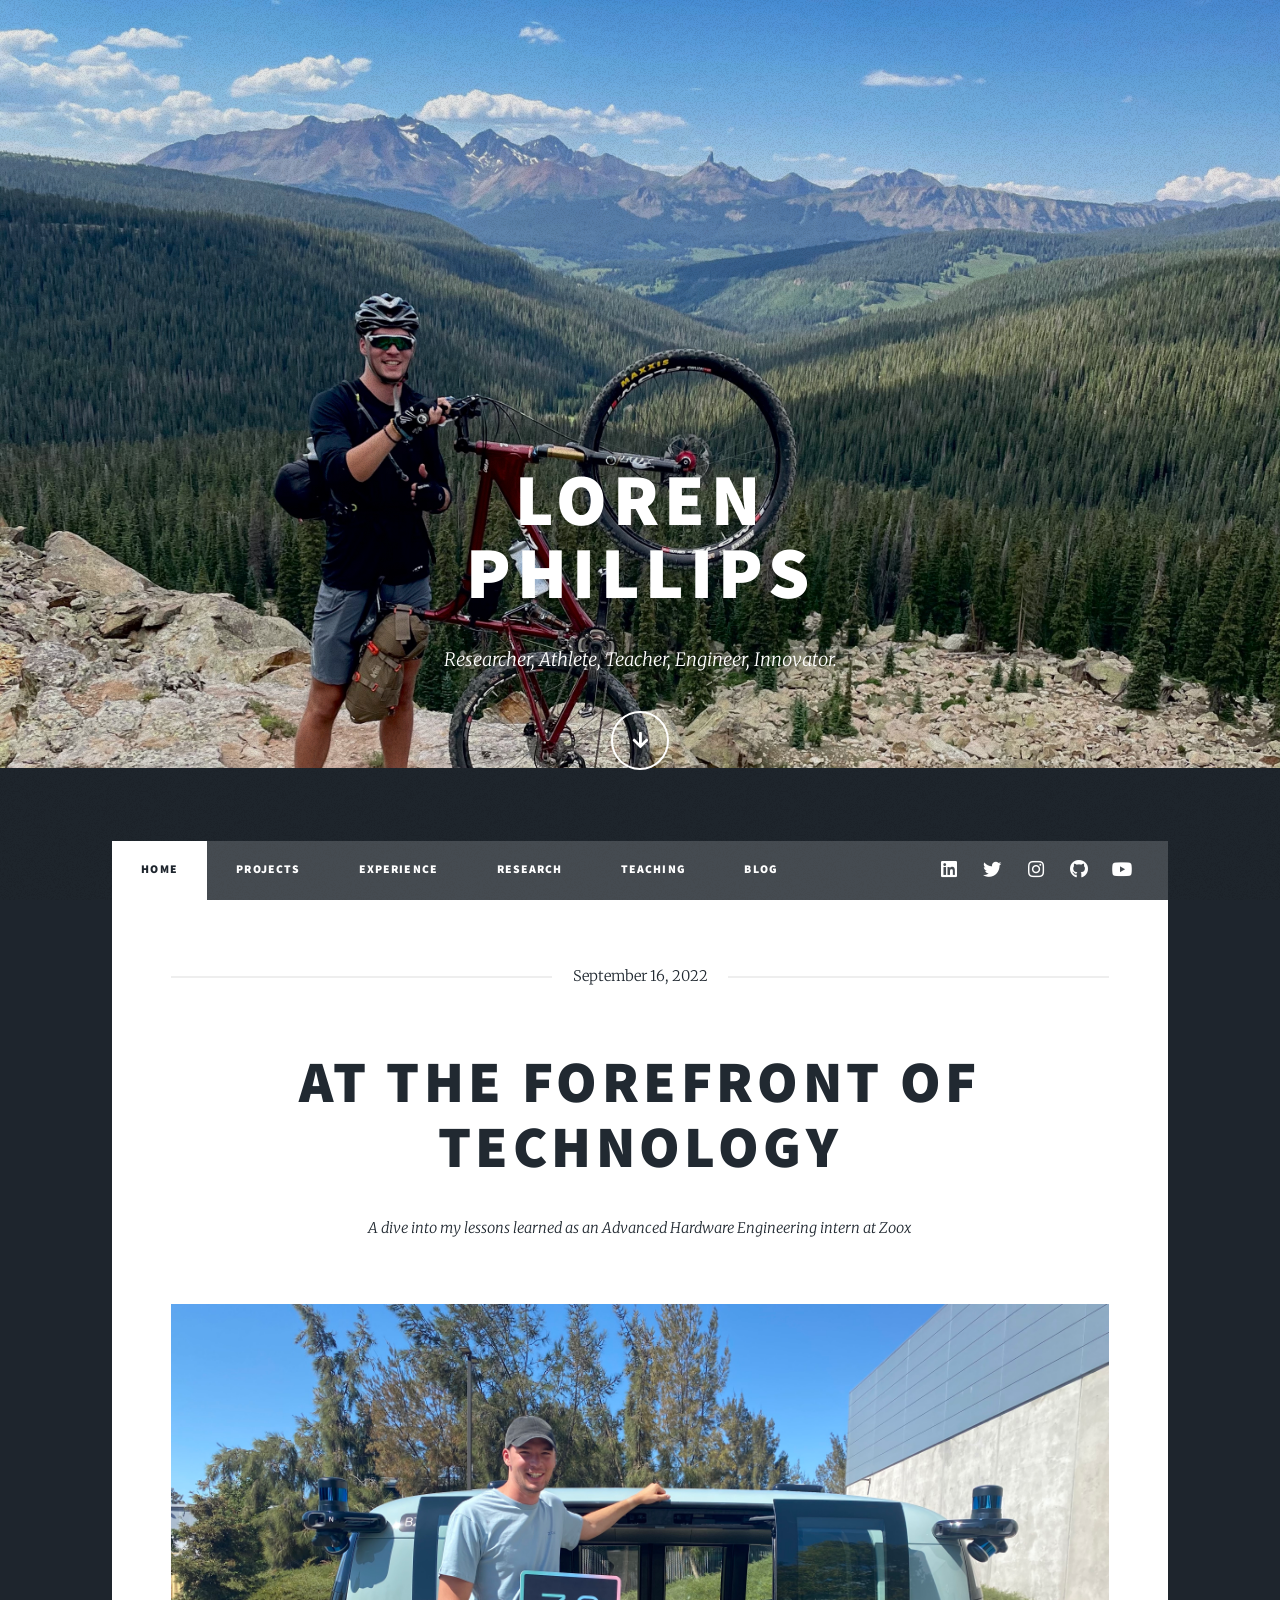
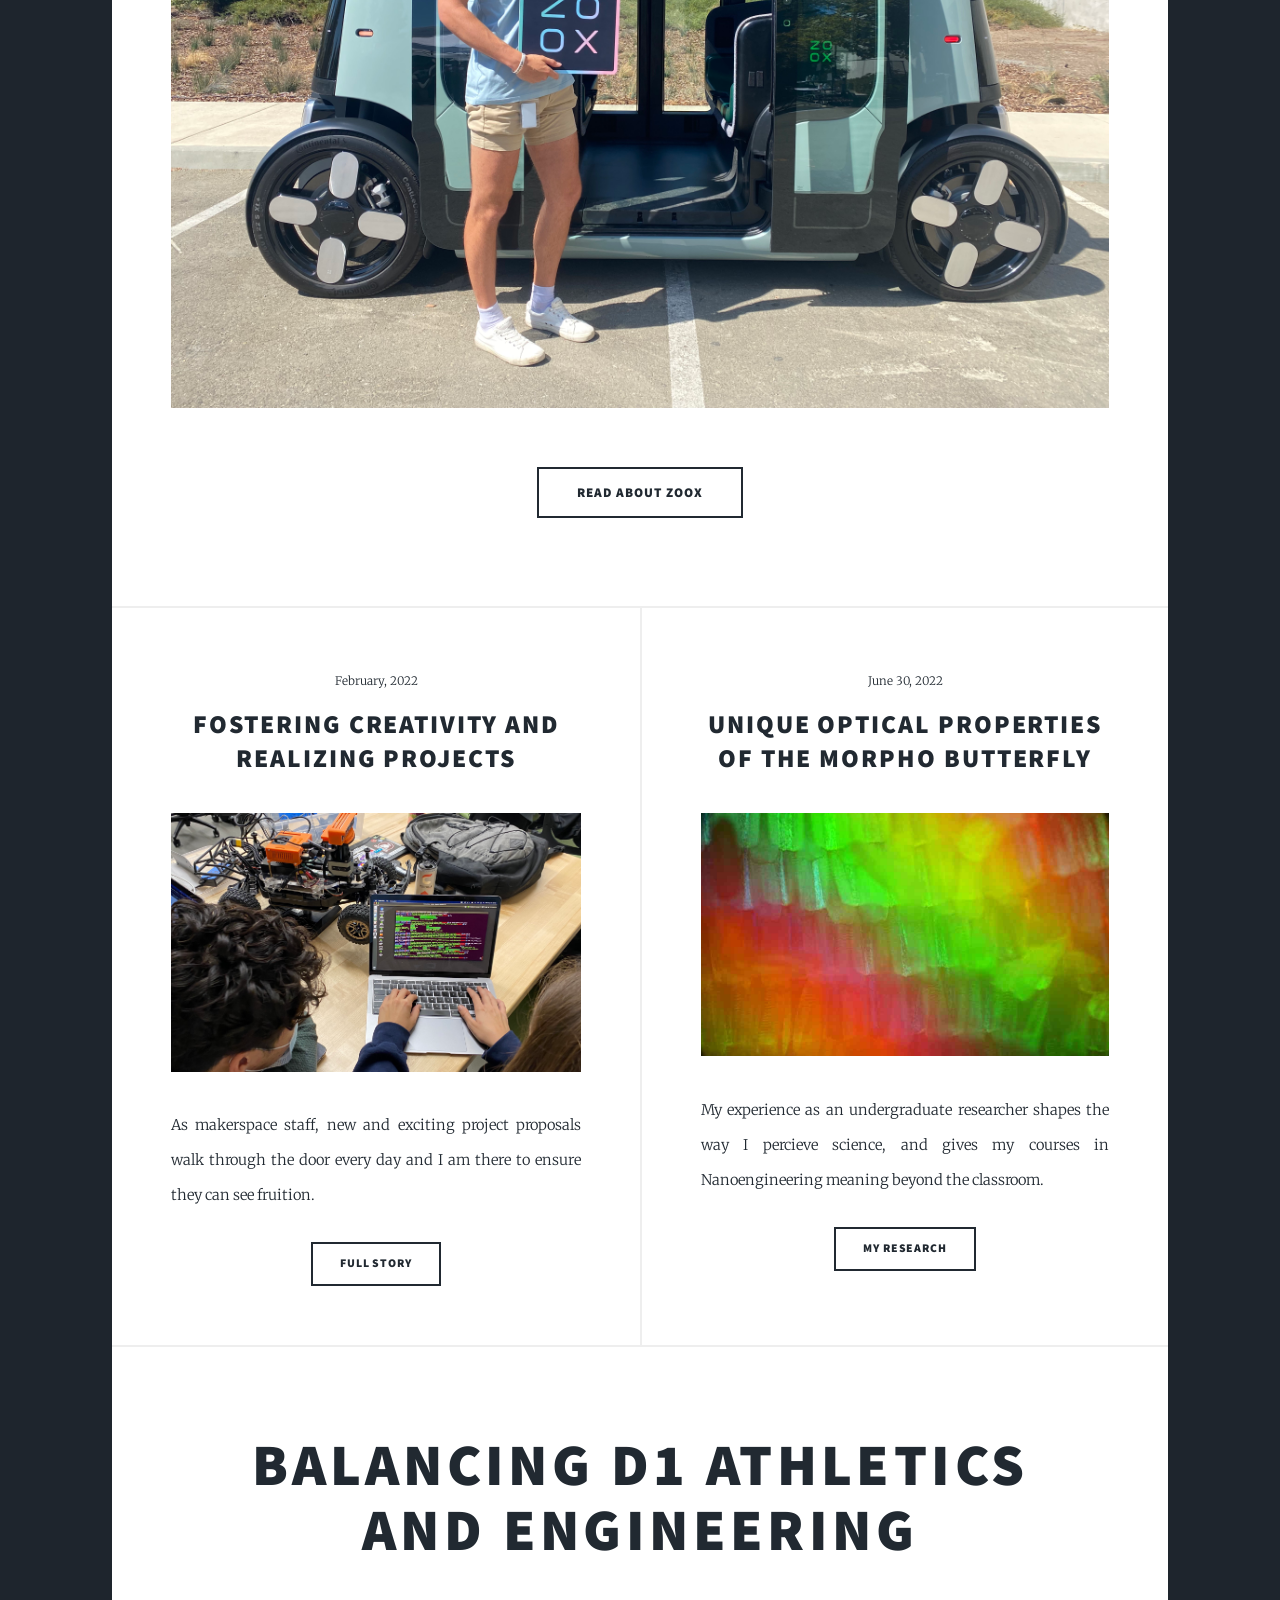
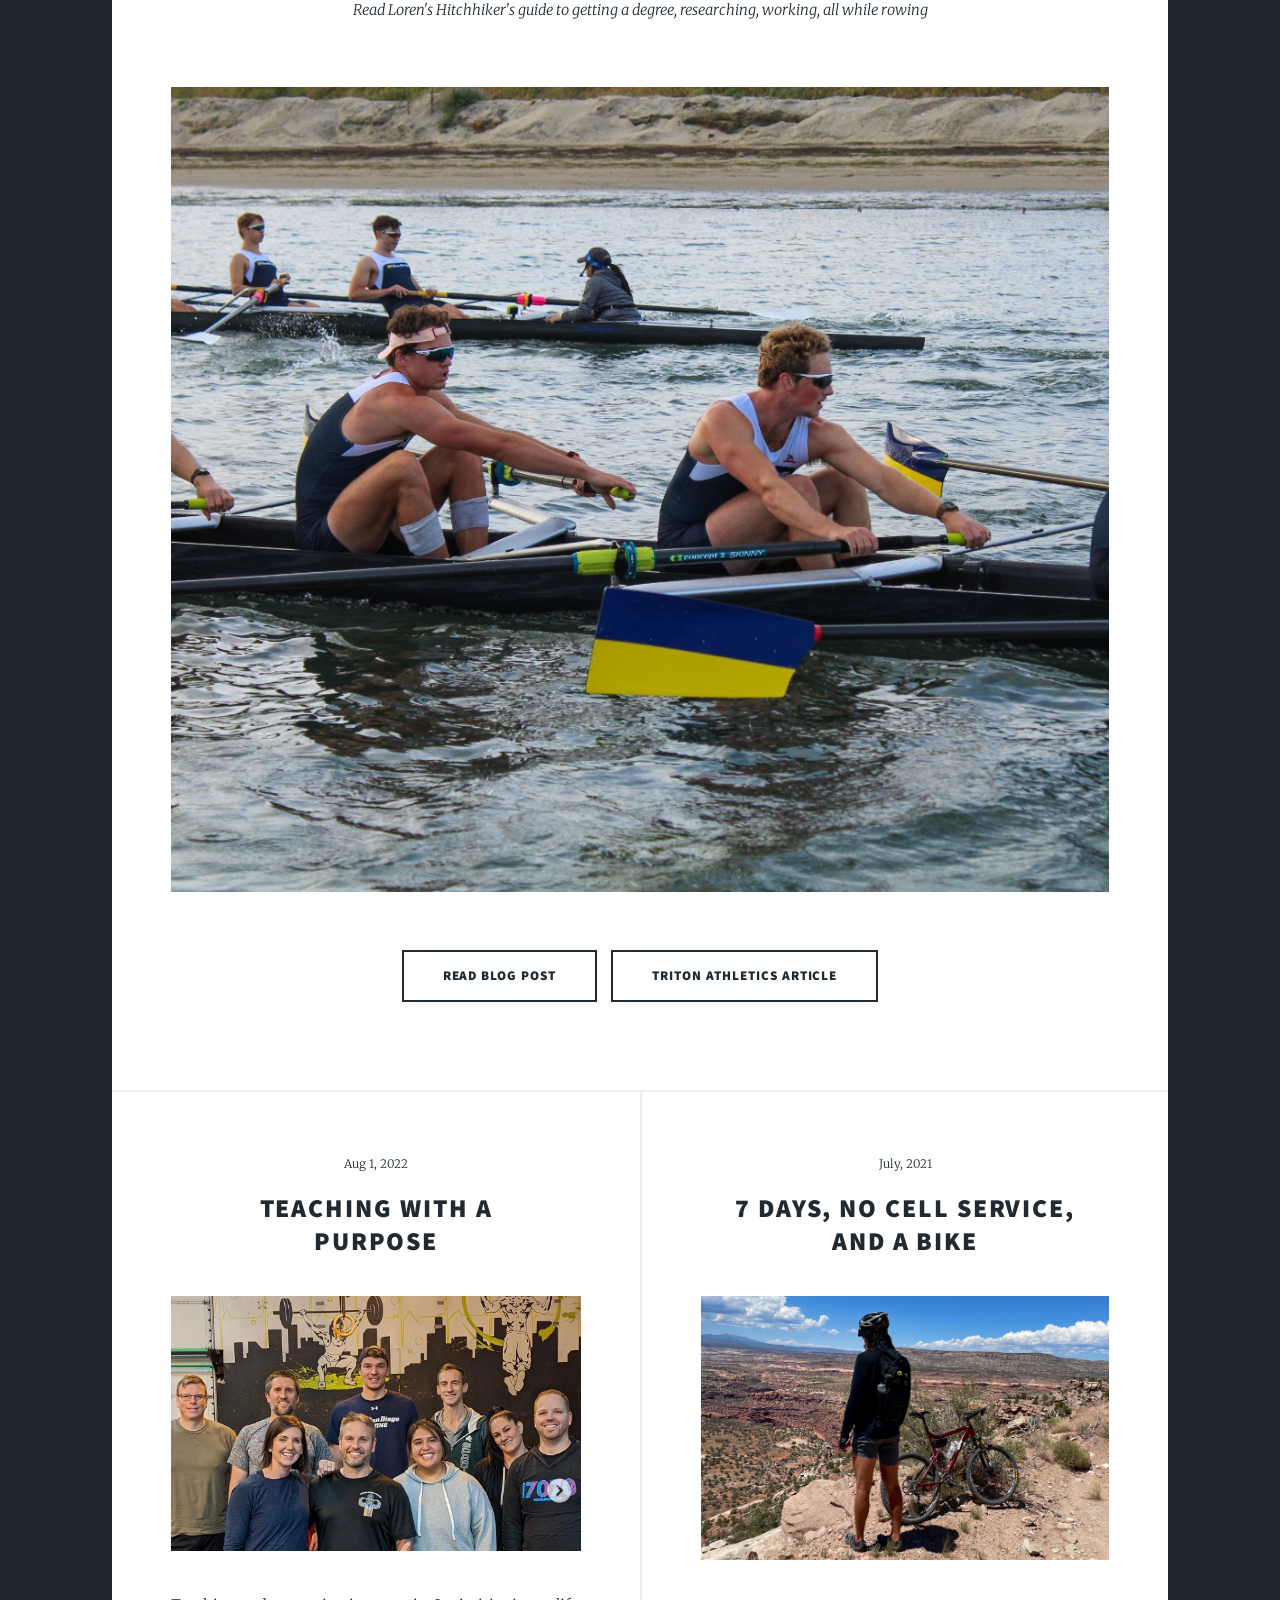
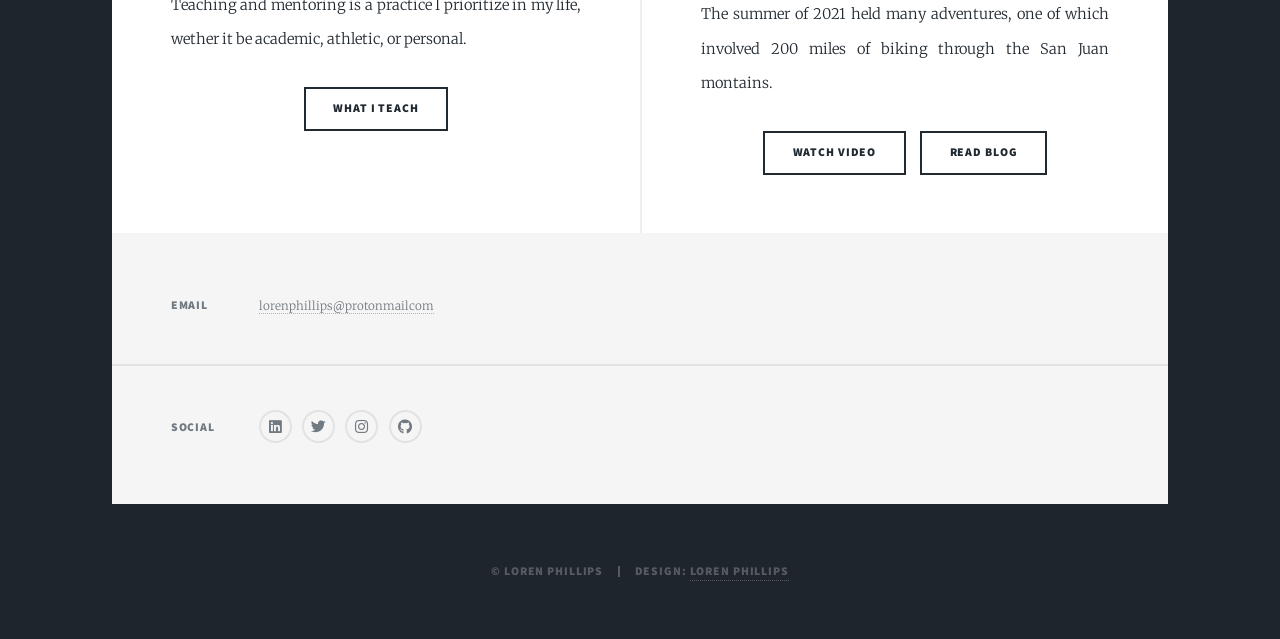
==== index.html @ b983d3c6 "init" ====
<!DOCTYPE HTML>
<!--
	- make logo for page bar (in chrome logo)
-->
<html>
	<head>
		<title>Loren's Personal Website</title>
		<meta charset="utf-8" />
		<meta name="viewport" content="width=device-width, initial-scale=1, user-scalable=no" />
		<link rel="stylesheet" href="assets/css/main.css" />
		<noscript><link rel="stylesheet" href="assets/css/noscript.css" /></noscript>
		<link rel="shortcut icon" type="image/x-icon" href="images/Logo64.ico">
	</head>
	<body class="is-preload">
		<!-- Wrapper -->
			<div id="wrapper" class="fade-in">

				<!-- Intro -->
					<div id="intro">
						<h1>Loren<br />
						Phillips</h1>
						<p> Researcher, Athlete, Teacher, Engineer, Innovator. </p>
						<!-- <p> <a href="https://www.linkedin.com/in/loren-phillips-0331731a2/">LinkedIn</a></p> -->
						<ul class="actions">
							<li><a href="#header" class="button icon solid solo fa-arrow-down scrolly">Continue</a></li>
						</ul>
					</div>

				<!-- Header -->
					<header id="header">
						<a href="index.html" class="logo">Loren Phillips</a>
					</header>

				<!-- MASTER NAV --> <!--Note how these links are the files in the repo. If oyu add/edit any you will have to do this indi
				vidually in each other page as well (copy and paste) and also adjust buttons on pages. Is there a way topush this 
			automatically?-->

					<nav id="nav">
						<ul class="links">
							<li class="active"><a href="index.html">Home</a></li>
							<li><a href="projects.html">Projects</a></li>
							<li><a href="experiences.html">Experience</a></li>
							<li><a href="research.html">Research</a></li>
							<li><a href="teaching.html">Teaching</a></li>
							<li><a href="blog.html">Blog</a></li>
						
						</ul>
						<ul class="icons">
							<li><a href="https://www.linkedin.com/in/lorenjphillips" class="icon brands fa-linkedin"><span class="label">LinkedIn</span></a></li>
							<li><a href="https://twitter.com/LorenPhillips11" class="icon brands fa-twitter"><span class="label">Twitter</span></a></li>
							<!-- <li><a href="#" class="icon brands fa-facebook-f"><span class="label">Facebook</span></a></li> -->
							<li><a href="https://www.instagram.com/loren.phillips" class="icon brands fa-instagram"><span class="label">Instagram</span></a></li>
							<li><a href="https://github.com/lorenjphillips" class="icon brands fa-github"><span class="label">GitHub</span></a></li>
							<li><a href="https://www.youtube.com/channel/UCAvlBeK2KFO2vvYHnhKIhZQ/featured" class="icon brands fa-youtube"><span class="label">YouTube</span></a></li>
						</ul>
					</nav>

				<!-- Main -->
					<div id="main">
							<!-- INPUT - Include embedded resume document here - You could do the actual resume or rather do a link 
								to the website page that has it... best to put a tab above for resume for easy access! 
							<header id="header">
								<a href="RESUMELINK##" class="button">Full Resume</a>
							</header> -->

						<!-- WARNING -->
						<!-- <article class="post featured">
							<header class="major">
								<span class="date">November 1, 2022</span>
								<p>Disclaimer: this website is under cosnstruction, the back end has recently been re-written to impliment more JS and C assets. If you are reading this please disregard the missing content as I am currently pulling it over from my first website.</p>
								<p> Thank you - Loren </p>
							
						</article> -->

						<!-- Featured Post -->
							<article class="post featured">
								<header class="major">
									<span class="date">September 16, 2022</span>
									<h2><a href="#">At the Forefront of <br />
									Technology</a></h2>
									<p>A dive into my lessons learned as an 
										Advanced Hardware Engineering intern at Zoox</p>
								</header>
								<a href="experiences.html" class="image main"><img src="images/zooxme.jpeg" alt="" /></a>
								<ul class="actions special">
									<li><a href="experiences.html" class="button large">Read About Zoox</a></li>
								</ul>
							</article>

<!-- -------------------------------------------------------- -->

						<!-- Posts Finish this ordering as your fisrt project.. just go page by page dude thats your best
						option for straight productivity-->
							<section class="posts">
								<article>
									<header>
										<span class="date">February, 2022</span>
										<h2><a href="#">Fostering Creativity and Realizing Projects<br />
										</a></h2>
									</header>
									<a href="#" class="image fit"><img src="images/linuxcar.jpeg" alt="" /></a>
									<p>As makerspace staff, new and exciting project proposals walk through the door every day and I am there to ensure they can see fruition.</p>
									<ul class="actions special">
										<li><a href="experiences.html" class="button">Full Story</a></li>
									</ul>
									<!-- ADD A DIRECT SCROLL LINK TO MAKERSPACE SECTION -->
								</article>
								<article>
									<header>
										<span class="date">June 30, 2022</span>
										<h2><a href="#">Unique Optical Properties of the Morpho Butterfly<br />
										 </a></h2>
									</header>
									<a href="#" class="image fit"><img src="images/wing.png" alt="" /></a>
									<p>My experience as an undergraduate researcher shapes the way I percieve science, and gives my courses in Nanoengineering meaning beyond the classroom. </p>
									<ul class="actions special">
										<li><a href="#" class="button">My Research</a></li>
									</ul>
								</article>
								
								
								<!-- <article>
									<header>
										<span class="date">Month xx, 20xx</span>
										<h2><a href="#">Odio magna<br />
										sed consectetur</a></h2>
									</header>
									<a href="#" class="image fit"><img src="images/pic06.jpg" alt="" /></a>
									<p>Donec eget ex magna. Interdum et malesuada fames ac ante ipsum primis in faucibus. Pellentesque venenatis dolor imperdiet dolor mattis sagittis magna etiam.</p>
									<ul class="actions special">
										<li><a href="#" class="button">Full Story</a></li>
									</ul>
								</article>
								<article>
									<header>
										<span class="date">Month xx, 20xx</span>
										<h2><a href="#">Augue lorem<br />
										primis vestibulum</a></h2>
									</header>
									<a href="#" class="image fit"><img src="images/pic07.jpg" alt="" /></a>
									<p>Donec eget ex magna. Interdum et malesuada fames ac ante ipsum primis in faucibus. Pellentesque venenatis dolor imperdiet dolor mattis sagittis magna etiam.</p>
									<ul class="actions special">
										<li><a href="#" class="button">Full Story</a></li>
									</ul>
								</article> -->
							</section>
							<article class="post featured">
								<header class="major">
									<!-- <span class="date">September 16, 2022</span> -->
									<h2><a href="#">balancing D1 Athletics <br />
									and engineering</a></h2>
									<p>Read Loren's Hitchhiker's guide to getting a degree, researching, working, all while rowing</p>
								</header>
								<a href="#" class="image main"><img src="images/row1.jpg" alt="" /></a>
								<ul class="actions special">
									<li><a href="blog.html" class="button large">Read Blog Post</a></li>
									<li><a href="https://ucsdtritons.com/news/2021/5/18/mens-rowing-loren-phillips-feature.aspx" class="button large">Triton Athletics Article</a></li>
								</ul>
							</article>
						</section>
							<section class="posts">
							<article>
								<header>
									<span class="date">Aug 1, 2022</span>
									<h2><a href="#">Teaching with a<br />
										Purpose</a></h2>
								</header>
								<a href="#" class="image fit"><img src="images/rowlesson2.jpg" alt="" /></a>
								<p>Teaching and mentoring is a practice I prioritize in my life, wether it be academic, athletic, or personal.</p>
								<ul class="actions special">
									<li><a href="teaching.html" class="button">What I Teach</a></li>
								</ul>
								</article>
							
							
							<article>
								<header>
									<span class="date">July, 2021</span>
									<h2><a href="#">7 Days, No Cell Service,<br />
									and a Bike</a></h2>
								</header>
								<a href="#" class="image fit"><img src="images/bikelook.jpg" alt="" /></a>
								<p>The summer of 2021 held many adventures, one of which involved 200 miles of biking through the San Juan montains.</p>
								<ul class="actions special">
									<li><a href="#" class="button">Watch Video</a></li><li><a href="blog.html" class="button">Read Blog</a></li>
								</ul>
							</article>

						<!-- Footer -->
							<!-- <footer> -->
								<!-- <div class="pagination"> -->
									<!-- <a href="blog.html" class="button">Read my blog</a> -->
									
								<!-- </div> -->
							<!-- </footer> -->

					</div>

				<!-- Footer -->
					<footer id="footer">
						<!-- removed one section and that got rid of the split between the fill out form and the below info
						that is not commented out -->
						<!-- <section> -->
							<!-- <form method="post" action="#">
								<div class="fields">
									<div class="field">
										<label for="name">Name</label>
										<input type="text" name="name" id="name" />
									</div>
									<div class="field">
										<label for="email">Email</label>
										<input type="text" name="email" id="email" />
									</div>
									<div class="field">
										<label for="message">Message</label>
										<textarea name="message" id="message" rows="3"></textarea>
									</div>
								</div>
								<ul class="actions">
									<li><input type="submit" value="Send Message" /></li>
								</ul>
							</form> -->
						<!-- </section> -->
						<section class="split contact">
							<!-- <section class="alt">
								<h3>Address</h3>
								<p>1234 Somewhere Road #87257<br />
								Nashville, TN 00000-0000</p>
							</section> -->
							
							<section>
								<h3>Email</h3>
								<p><a href="#">lorenphillips@protonmailcom</a></p>
							</section>
							<section>
								<h3>Social</h3>
								<ul class="icons alt">
									<li><a href="https://www.linkedin.com/lorenjphillips." class="icon brands akt fa-linkedin"><span class="labe;"></span></a></li>
									<li><a href="https://twitter.com/LorenPhillips11" class="icon brands alt fa-twitter"><span class="label">Twitter</span></a></li>
									<!-- <li><a href="#" class="icon brands alt fa-facebook-f"><span class="label">Facebook</span></a></li> -->
									<!-- removing above line shifts all to the left, no ungly gaps left which is nice -->
									<li><a href="https://www.instagram.com/loren.phillips" class="icon brands alt fa-instagram"><span class="label">Instagram</span></a></li>
									<li><a href="https://github.com/lorenjphillips" class="icon brands alt fa-github"><span class="label">GitHub</span></a></li>
								</ul>
							</section>
						</section>
					</footer>

				<!-- Copyright -->
					<div id="copyright">
						<ul><li>&copy; Loren Phillips</li><li>Design: <a href="https://www.linkedin.com/in/loren-phillips-0331731a2/">Loren Phillips</a></li></ul>
					</div>

			</div>

		<!-- Scripts -->
			<script src="assets/js/jquery.min.js"></script>
			<script src="assets/js/jquery.scrollex.min.js"></script>
			<script src="assets/js/jquery.scrolly.min.js"></script>
			<script src="assets/js/browser.min.js"></script>
			<script src="assets/js/breakpoints.min.js"></script>
			<script src="assets/js/util.js"></script>
			<script src="assets/js/main.js"></script>

	</body>
</html>
---- assets/css/main.css ----
@import url(fontawesome-all.min.css);
@import url("https://fonts.googleapis.com/css?family=Merriweather:300,700,300italic,700italic|Source+Sans+Pro:900");

/*
	Free for personal and commercial use under the CCA 3.0 license (html5up.net/license)
*/

html, body, div, span, applet, object,
iframe, h1, h2, h3, h4, h5, h6, p, blockquote,
pre, a, abbr, acronym, address, big, cite,
code, del, dfn, em, img, ins, kbd, q, s, samp,
small, strike, strong, sub, sup, tt, var, b,
u, i, center, dl, dt, dd, ol, ul, li, fieldset,
form, label, legend, table, caption, tbody,
tfoot, thead, tr, th, td, article, aside,
canvas, details, embed, figure, figcaption,
footer, header, hgroup, menu, nav, output, ruby,
section, summary, time, mark, audio, video {
	margin: 0;
	padding: 0;
	border: 0;
	font-size: 100%;
	font: inherit;
	vertical-align: baseline;}

article, aside, details, figcaption, figure,
footer, header, hgroup, menu, nav, section {
	display: block;}

body {
	line-height: 1;
}

ol, ul {
	list-style: none;
}

blockquote, q {
	quotes: none;
}

	blockquote:before, blockquote:after, q:before, q:after {
		content: '';
		content: none;
	}

table {
	border-collapse: collapse;
	border-spacing: 0;
}

body {
	-webkit-text-size-adjust: none;
}

mark {
	background-color: transparent;
	color: inherit;
}

input::-moz-focus-inner {
	border: 0;
	padding: 0;
}

input, select, textarea {
	-moz-appearance: none;
	-webkit-appearance: none;
	-ms-appearance: none;
	appearance: none;
}

/* Basic */

	@-ms-viewport {
		width: device-width;
	}

	body {
		-ms-overflow-style: scrollbar;
	}

	@media screen and (max-width: 480px) {

		html, body {
			min-width: 320px;
		}

	}

	html {
		box-sizing: border-box;
	}

	*, *:before, *:after {
		box-sizing: inherit;
	}

	body {
		background-color: #1e252d;
	}

		body.is-preload *, body.is-preload *:before, body.is-preload *:after {
			-moz-animation: none !important;
			-webkit-animation: none !important;
			-ms-animation: none !important;
			animation: none !important;
			-moz-transition: none !important;
			-webkit-transition: none !important;
			-ms-transition: none !important;
			transition: none !important;
		}

/* Type */

	html {
		font-size: 16pt;
	}

		@media screen and (max-width: 1680px) {

			html {
				font-size: 12pt;
			}

		}

		@media screen and (max-width: 1280px) {

			html {
				font-size: 11pt;
			}

		}

		@media screen and (max-width: 360px) {

			html {
				font-size: 10pt;
			}

		}

	body {
		color: #212931;
	}

	body, input, select, textarea {
		font-family: "Merriweather", Georgia, serif;
		font-weight: 300;
		font-size: 1rem;
		line-height: 2.375;
	}

	a {
		-moz-transition: color 0.2s ease-in-out, background-color 0.2s ease-in-out, border-color 0.2s ease-in-out, box-shadow 0.2s ease-in-out;
		-webkit-transition: color 0.2s ease-in-out, background-color 0.2s ease-in-out, border-color 0.2s ease-in-out, box-shadow 0.2s ease-in-out;
		-ms-transition: color 0.2s ease-in-out, background-color 0.2s ease-in-out, border-color 0.2s ease-in-out, box-shadow 0.2s ease-in-out;
		transition: color 0.2s ease-in-out, background-color 0.2s ease-in-out, border-color 0.2s ease-in-out, box-shadow 0.2s ease-in-out;
		border-bottom: dotted 1px;
		text-decoration: none;
	}

		a:hover {
			border-bottom-color: transparent;
		}

	strong, b {
		font-weight: 600;
	}

	em, i {
		font-style: italic;
	}

	p {
		text-align: justify;
		margin: 0 0 2rem 0;
	}

	h1, h2, h3, h4, h5, h6 {
		font-family: "Source Sans Pro", Helvetica, sans-serif;
		font-weight: 900;
		line-height: 1.5;
		letter-spacing: 0.075em;
		text-transform: uppercase;
		margin: 0 0 1rem 0;
	}

		h1 a, h2 a, h3 a, h4 a, h5 a, h6 a {
			border-bottom: 0;
			color: inherit;
			text-decoration: none;
		}

	h1 {
		font-size: 4rem;
		line-height: 1.1;
		margin: 0 0 2rem 0;
	}

	h2 {
		font-size: 1.75rem;
		line-height: 1.3;
		margin: 0 0 1.5rem 0;
	}

	h3 {
		font-size: 1.25rem;
		margin: 0 0 1.5rem 0;
	}

	h4 {
		font-size: 1rem;
	}

	h5 {
		font-size: 0.9rem;
	}

	h6 {
		font-size: 0.8rem;
	}

	sub {
		font-size: 0.8rem;
		position: relative;
		top: 0.5rem;
	}

	sup {
		font-size: 0.8rem;
		position: relative;
		top: -0.5rem;
	}

	blockquote {
		border-left: solid 4px;
		font-style: italic;
		margin: 0 0 2rem 0;
		padding: 0.5rem 0 0.5rem 2rem;
	}

	code {
		border: solid 2px;
		font-family: "Courier New", monospace;
		font-size: 0.9rem;
		margin: 0 0.25rem;
		padding: 0.25rem 0.65rem;
	}

	pre {
		-webkit-overflow-scrolling: touch;
		font-family: "Courier New", monospace;
		font-size: 0.9rem;
		margin: 0 0 2rem 0;
	}

		pre code {
			display: block;
			line-height: 1.75;
			padding: 1rem 1.5rem;
			overflow-x: auto;
		}

	hr {
		border: 0;
		border-bottom: solid 2px;
		margin: 3rem 0;
	}

		hr.major {
			margin: 5rem 0;
		}

	.align-left {
		text-align: left;
	}

	.align-center {
		text-align: center;
	}

	.align-right {
		text-align: right;
	}

	input, select, textarea {
		color: #212931;
	}

	a {
		color: #212931;
		border-bottom-color: rgba(33, 41, 49, 0.5);
	}

		a:hover {
			border-bottom-color: transparent;
			color: #18bfef !important;
		}

	strong, b {
		color: #212931;
	}

	h1, h2, h3, h4, h5, h6 {
		color: #212931;
	}

	blockquote {
		border-left-color: #eeeeee;
	}

	code {
		background: rgba(220, 220, 220, 0.25);
		border-color: #eeeeee;
	}

	hr {
		border-bottom-color: #eeeeee;
	}

/* Row */

	.row {
		display: flex;
		flex-wrap: wrap;
		box-sizing: border-box;
		align-items: stretch;
	}

		.row > * {
			box-sizing: border-box;
		}

		.row.gtr-uniform > * > :last-child {
			margin-bottom: 0;
		}

		.row.aln-left {
			justify-content: flex-start;
		}

		.row.aln-center {
			justify-content: center;
		}

		.row.aln-right {
			justify-content: flex-end;
		}

		.row.aln-top {
			align-items: flex-start;
		}

		.row.aln-middle {
			align-items: center;
		}

		.row.aln-bottom {
			align-items: flex-end;
		}

		.row > .imp {
			order: -1;
		}

		.row > .col-1 {
			width: 8.33333%;
		}

		.row > .off-1 {
			margin-left: 8.33333%;
		}

		.row > .col-2 {
			width: 16.66667%;
		}

		.row > .off-2 {
			margin-left: 16.66667%;
		}

		.row > .col-3 {
			width: 25%;
		}

		.row > .off-3 {
			margin-left: 25%;
		}

		.row > .col-4 {
			width: 33.33333%;
		}

		.row > .off-4 {
			margin-left: 33.33333%;
		}

		.row > .col-5 {
			width: 41.66667%;
		}

		.row > .off-5 {
			margin-left: 41.66667%;
		}

		.row > .col-6 {
			width: 50%;
		}

		.row > .off-6 {
			margin-left: 50%;
		}

		.row > .col-7 {
			width: 58.33333%;
		}

		.row > .off-7 {
			margin-left: 58.33333%;
		}

		.row > .col-8 {
			width: 66.66667%;
		}

		.row > .off-8 {
			margin-left: 66.66667%;
		}

		.row > .col-9 {
			width: 75%;
		}

		.row > .off-9 {
			margin-left: 75%;
		}

		.row > .col-10 {
			width: 83.33333%;
		}

		.row > .off-10 {
			margin-left: 83.33333%;
		}

		.row > .col-11 {
			width: 91.66667%;
		}

		.row > .off-11 {
			margin-left: 91.66667%;
		}

		.row > .col-12 {
			width: 100%;
		}

		.row > .off-12 {
			margin-left: 100%;
		}

		.row.gtr-0 {
			margin-top: 0;
			margin-left: 0rem;
		}

			.row.gtr-0 > * {
				padding: 0 0 0 0rem;
			}

			.row.gtr-0.gtr-uniform {
				margin-top: 0rem;
			}

				.row.gtr-0.gtr-uniform > * {
					padding-top: 0rem;
				}

		.row.gtr-25 {
			margin-top: 0;
			margin-left: -0.375rem;
		}

			.row.gtr-25 > * {
				padding: 0 0 0 0.375rem;
			}

			.row.gtr-25.gtr-uniform {
				margin-top: -0.375rem;
			}

				.row.gtr-25.gtr-uniform > * {
					padding-top: 0.375rem;
				}

		.row.gtr-50 {
			margin-top: 0;
			margin-left: -0.75rem;
		}

			.row.gtr-50 > * {
				padding: 0 0 0 0.75rem;
			}

			.row.gtr-50.gtr-uniform {
				margin-top: -0.75rem;
			}

				.row.gtr-50.gtr-uniform > * {
					padding-top: 0.75rem;
				}

		.row {
			margin-top: 0;
			margin-left: -1.5rem;
		}

			.row > * {
				padding: 0 0 0 1.5rem;
			}

			.row.gtr-uniform {
				margin-top: -1.5rem;
			}

				.row.gtr-uniform > * {
					padding-top: 1.5rem;
				}

		.row.gtr-150 {
			margin-top: 0;
			margin-left: -2.25rem;
		}

			.row.gtr-150 > * {
				padding: 0 0 0 2.25rem;
			}

			.row.gtr-150.gtr-uniform {
				margin-top: -2.25rem;
			}

				.row.gtr-150.gtr-uniform > * {
					padding-top: 2.25rem;
				}

		.row.gtr-200 {
			margin-top: 0;
			margin-left: -3rem;
		}

			.row.gtr-200 > * {
				padding: 0 0 0 3rem;
			}

			.row.gtr-200.gtr-uniform {
				margin-top: -3rem;
			}

				.row.gtr-200.gtr-uniform > * {
					padding-top: 3rem;
				}

		@media screen and (max-width: 1680px) {

			.row {
				display: flex;
				flex-wrap: wrap;
				box-sizing: border-box;
				align-items: stretch;
			}

				.row > * {
					box-sizing: border-box;
				}

				.row.gtr-uniform > * > :last-child {
					margin-bottom: 0;
				}

				.row.aln-left {
					justify-content: flex-start;
				}

				.row.aln-center {
					justify-content: center;
				}

				.row.aln-right {
					justify-content: flex-end;
				}

				.row.aln-top {
					align-items: flex-start;
				}

				.row.aln-middle {
					align-items: center;
				}

				.row.aln-bottom {
					align-items: flex-end;
				}

				.row > .imp-xlarge {
					order: -1;
				}

				.row > .col-1-xlarge {
					width: 8.33333%;
				}

				.row > .off-1-xlarge {
					margin-left: 8.33333%;
				}

				.row > .col-2-xlarge {
					width: 16.66667%;
				}

				.row > .off-2-xlarge {
					margin-left: 16.66667%;
				}

				.row > .col-3-xlarge {
					width: 25%;
				}

				.row > .off-3-xlarge {
					margin-left: 25%;
				}

				.row > .col-4-xlarge {
					width: 33.33333%;
				}

				.row > .off-4-xlarge {
					margin-left: 33.33333%;
				}

				.row > .col-5-xlarge {
					width: 41.66667%;
				}

				.row > .off-5-xlarge {
					margin-left: 41.66667%;
				}

				.row > .col-6-xlarge {
					width: 50%;
				}

				.row > .off-6-xlarge {
					margin-left: 50%;
				}

				.row > .col-7-xlarge {
					width: 58.33333%;
				}

				.row > .off-7-xlarge {
					margin-left: 58.33333%;
				}

				.row > .col-8-xlarge {
					width: 66.66667%;
				}

				.row > .off-8-xlarge {
					margin-left: 66.66667%;
				}

				.row > .col-9-xlarge {
					width: 75%;
				}

				.row > .off-9-xlarge {
					margin-left: 75%;
				}

				.row > .col-10-xlarge {
					width: 83.33333%;
				}

				.row > .off-10-xlarge {
					margin-left: 83.33333%;
				}

				.row > .col-11-xlarge {
					width: 91.66667%;
				}

				.row > .off-11-xlarge {
					margin-left: 91.66667%;
				}

				.row > .col-12-xlarge {
					width: 100%;
				}

				.row > .off-12-xlarge {
					margin-left: 100%;
				}

				.row.gtr-0 {
					margin-top: 0;
					margin-left: 0rem;
				}

					.row.gtr-0 > * {
						padding: 0 0 0 0rem;
					}

					.row.gtr-0.gtr-uniform {
						margin-top: 0rem;
					}

						.row.gtr-0.gtr-uniform > * {
							padding-top: 0rem;
						}

				.row.gtr-25 {
					margin-top: 0;
					margin-left: -0.375rem;
				}

					.row.gtr-25 > * {
						padding: 0 0 0 0.375rem;
					}

					.row.gtr-25.gtr-uniform {
						margin-top: -0.375rem;
					}

						.row.gtr-25.gtr-uniform > * {
							padding-top: 0.375rem;
						}

				.row.gtr-50 {
					margin-top: 0;
					margin-left: -0.75rem;
				}

					.row.gtr-50 > * {
						padding: 0 0 0 0.75rem;
					}

					.row.gtr-50.gtr-uniform {
						margin-top: -0.75rem;
					}

						.row.gtr-50.gtr-uniform > * {
							padding-top: 0.75rem;
						}

				.row {
					margin-top: 0;
					margin-left: -1.5rem;
				}

					.row > * {
						padding: 0 0 0 1.5rem;
					}

					.row.gtr-uniform {
						margin-top: -1.5rem;
					}

						.row.gtr-uniform > * {
							padding-top: 1.5rem;
						}

				.row.gtr-150 {
					margin-top: 0;
					margin-left: -2.25rem;
				}

					.row.gtr-150 > * {
						padding: 0 0 0 2.25rem;
					}

					.row.gtr-150.gtr-uniform {
						margin-top: -2.25rem;
					}

						.row.gtr-150.gtr-uniform > * {
							padding-top: 2.25rem;
						}

				.row.gtr-200 {
					margin-top: 0;
					margin-left: -3rem;
				}

					.row.gtr-200 > * {
						padding: 0 0 0 3rem;
					}

					.row.gtr-200.gtr-uniform {
						margin-top: -3rem;
					}

						.row.gtr-200.gtr-uniform > * {
							padding-top: 3rem;
						}

		}

		@media screen and (max-width: 1280px) {

			.row {
				display: flex;
				flex-wrap: wrap;
				box-sizing: border-box;
				align-items: stretch;
			}

				.row > * {
					box-sizing: border-box;
				}

				.row.gtr-uniform > * > :last-child {
					margin-bottom: 0;
				}

				.row.aln-left {
					justify-content: flex-start;
				}

				.row.aln-center {
					justify-content: center;
				}

				.row.aln-right {
					justify-content: flex-end;
				}

				.row.aln-top {
					align-items: flex-start;
				}

				.row.aln-middle {
					align-items: center;
				}

				.row.aln-bottom {
					align-items: flex-end;
				}

				.row > .imp-large {
					order: -1;
				}

				.row > .col-1-large {
					width: 8.33333%;
				}

				.row > .off-1-large {
					margin-left: 8.33333%;
				}

				.row > .col-2-large {
					width: 16.66667%;
				}

				.row > .off-2-large {
					margin-left: 16.66667%;
				}

				.row > .col-3-large {
					width: 25%;
				}

				.row > .off-3-large {
					margin-left: 25%;
				}

				.row > .col-4-large {
					width: 33.33333%;
				}

				.row > .off-4-large {
					margin-left: 33.33333%;
				}

				.row > .col-5-large {
					width: 41.66667%;
				}

				.row > .off-5-large {
					margin-left: 41.66667%;
				}

				.row > .col-6-large {
					width: 50%;
				}

				.row > .off-6-large {
					margin-left: 50%;
				}

				.row > .col-7-large {
					width: 58.33333%;
				}

				.row > .off-7-large {
					margin-left: 58.33333%;
				}

				.row > .col-8-large {
					width: 66.66667%;
				}

				.row > .off-8-large {
					margin-left: 66.66667%;
				}

				.row > .col-9-large {
					width: 75%;
				}

				.row > .off-9-large {
					margin-left: 75%;
				}

				.row > .col-10-large {
					width: 83.33333%;
				}

				.row > .off-10-large {
					margin-left: 83.33333%;
				}

				.row > .col-11-large {
					width: 91.66667%;
				}

				.row > .off-11-large {
					margin-left: 91.66667%;
				}

				.row > .col-12-large {
					width: 100%;
				}

				.row > .off-12-large {
					margin-left: 100%;
				}

				.row.gtr-0 {
					margin-top: 0;
					margin-left: 0rem;
				}

					.row.gtr-0 > * {
						padding: 0 0 0 0rem;
					}

					.row.gtr-0.gtr-uniform {
						margin-top: 0rem;
					}

						.row.gtr-0.gtr-uniform > * {
							padding-top: 0rem;
						}

				.row.gtr-25 {
					margin-top: 0;
					margin-left: -0.375rem;
				}

					.row.gtr-25 > * {
						padding: 0 0 0 0.375rem;
					}

					.row.gtr-25.gtr-uniform {
						margin-top: -0.375rem;
					}

						.row.gtr-25.gtr-uniform > * {
							padding-top: 0.375rem;
						}

				.row.gtr-50 {
					margin-top: 0;
					margin-left: -0.75rem;
				}

					.row.gtr-50 > * {
						padding: 0 0 0 0.75rem;
					}

					.row.gtr-50.gtr-uniform {
						margin-top: -0.75rem;
					}

						.row.gtr-50.gtr-uniform > * {
							padding-top: 0.75rem;
						}

				.row {
					margin-top: 0;
					margin-left: -1.5rem;
				}

					.row > * {
						padding: 0 0 0 1.5rem;
					}

					.row.gtr-uniform {
						margin-top: -1.5rem;
					}

						.row.gtr-uniform > * {
							padding-top: 1.5rem;
						}

				.row.gtr-150 {
					margin-top: 0;
					margin-left: -2.25rem;
				}

					.row.gtr-150 > * {
						padding: 0 0 0 2.25rem;
					}

					.row.gtr-150.gtr-uniform {
						margin-top: -2.25rem;
					}

						.row.gtr-150.gtr-uniform > * {
							padding-top: 2.25rem;
						}

				.row.gtr-200 {
					margin-top: 0;
					margin-left: -3rem;
				}

					.row.gtr-200 > * {
						padding: 0 0 0 3rem;
					}

					.row.gtr-200.gtr-uniform {
						margin-top: -3rem;
					}

						.row.gtr-200.gtr-uniform > * {
							padding-top: 3rem;
						}

		}

		@media screen and (max-width: 980px) {

			.row {
				display: flex;
				flex-wrap: wrap;
				box-sizing: border-box;
				align-items: stretch;
			}

				.row > * {
					box-sizing: border-box;
				}

				.row.gtr-uniform > * > :last-child {
					margin-bottom: 0;
				}

				.row.aln-left {
					justify-content: flex-start;
				}

				.row.aln-center {
					justify-content: center;
				}

				.row.aln-right {
					justify-content: flex-end;
				}

				.row.aln-top {
					align-items: flex-start;
				}

				.row.aln-middle {
					align-items: center;
				}

				.row.aln-bottom {
					align-items: flex-end;
				}

				.row > .imp-medium {
					order: -1;
				}

				.row > .col-1-medium {
					width: 8.33333%;
				}

				.row > .off-1-medium {
					margin-left: 8.33333%;
				}

				.row > .col-2-medium {
					width: 16.66667%;
				}

				.row > .off-2-medium {
					margin-left: 16.66667%;
				}

				.row > .col-3-medium {
					width: 25%;
				}

				.row > .off-3-medium {
					margin-left: 25%;
				}

				.row > .col-4-medium {
					width: 33.33333%;
				}

				.row > .off-4-medium {
					margin-left: 33.33333%;
				}

				.row > .col-5-medium {
					width: 41.66667%;
				}

				.row > .off-5-medium {
					margin-left: 41.66667%;
				}

				.row > .col-6-medium {
					width: 50%;
				}

				.row > .off-6-medium {
					margin-left: 50%;
				}

				.row > .col-7-medium {
					width: 58.33333%;
				}

				.row > .off-7-medium {
					margin-left: 58.33333%;
				}

				.row > .col-8-medium {
					width: 66.66667%;
				}

				.row > .off-8-medium {
					margin-left: 66.66667%;
				}

				.row > .col-9-medium {
					width: 75%;
				}

				.row > .off-9-medium {
					margin-left: 75%;
				}

				.row > .col-10-medium {
					width: 83.33333%;
				}

				.row > .off-10-medium {
					margin-left: 83.33333%;
				}

				.row > .col-11-medium {
					width: 91.66667%;
				}

				.row > .off-11-medium {
					margin-left: 91.66667%;
				}

				.row > .col-12-medium {
					width: 100%;
				}

				.row > .off-12-medium {
					margin-left: 100%;
				}

				.row.gtr-0 {
					margin-top: 0;
					margin-left: 0rem;
				}

					.row.gtr-0 > * {
						padding: 0 0 0 0rem;
					}

					.row.gtr-0.gtr-uniform {
						margin-top: 0rem;
					}

						.row.gtr-0.gtr-uniform > * {
							padding-top: 0rem;
						}

				.row.gtr-25 {
					margin-top: 0;
					margin-left: -0.375rem;
				}

					.row.gtr-25 > * {
						padding: 0 0 0 0.375rem;
					}

					.row.gtr-25.gtr-uniform {
						margin-top: -0.375rem;
					}

						.row.gtr-25.gtr-uniform > * {
							padding-top: 0.375rem;
						}

				.row.gtr-50 {
					margin-top: 0;
					margin-left: -0.75rem;
				}

					.row.gtr-50 > * {
						padding: 0 0 0 0.75rem;
					}

					.row.gtr-50.gtr-uniform {
						margin-top: -0.75rem;
					}

						.row.gtr-50.gtr-uniform > * {
							padding-top: 0.75rem;
						}

				.row {
					margin-top: 0;
					margin-left: -1.5rem;
				}

					.row > * {
						padding: 0 0 0 1.5rem;
					}

					.row.gtr-uniform {
						margin-top: -1.5rem;
					}

						.row.gtr-uniform > * {
							padding-top: 1.5rem;
						}

				.row.gtr-150 {
					margin-top: 0;
					margin-left: -2.25rem;
				}

					.row.gtr-150 > * {
						padding: 0 0 0 2.25rem;
					}

					.row.gtr-150.gtr-uniform {
						margin-top: -2.25rem;
					}

						.row.gtr-150.gtr-uniform > * {
							padding-top: 2.25rem;
						}

				.row.gtr-200 {
					margin-top: 0;
					margin-left: -3rem;
				}

					.row.gtr-200 > * {
						padding: 0 0 0 3rem;
					}

					.row.gtr-200.gtr-uniform {
						margin-top: -3rem;
					}

						.row.gtr-200.gtr-uniform > * {
							padding-top: 3rem;
						}

		}

		@media screen and (max-width: 736px) {

			.row {
				display: flex;
				flex-wrap: wrap;
				box-sizing: border-box;
				align-items: stretch;
			}

				.row > * {
					box-sizing: border-box;
				}

				.row.gtr-uniform > * > :last-child {
					margin-bottom: 0;
				}

				.row.aln-left {
					justify-content: flex-start;
				}

				.row.aln-center {
					justify-content: center;
				}

				.row.aln-right {
					justify-content: flex-end;
				}

				.row.aln-top {
					align-items: flex-start;
				}

				.row.aln-middle {
					align-items: center;
				}

				.row.aln-bottom {
					align-items: flex-end;
				}

				.row > .imp-small {
					order: -1;
				}

				.row > .col-1-small {
					width: 8.33333%;
				}

				.row > .off-1-small {
					margin-left: 8.33333%;
				}

				.row > .col-2-small {
					width: 16.66667%;
				}

				.row > .off-2-small {
					margin-left: 16.66667%;
				}

				.row > .col-3-small {
					width: 25%;
				}

				.row > .off-3-small {
					margin-left: 25%;
				}

				.row > .col-4-small {
					width: 33.33333%;
				}

				.row > .off-4-small {
					margin-left: 33.33333%;
				}

				.row > .col-5-small {
					width: 41.66667%;
				}

				.row > .off-5-small {
					margin-left: 41.66667%;
				}

				.row > .col-6-small {
					width: 50%;
				}

				.row > .off-6-small {
					margin-left: 50%;
				}

				.row > .col-7-small {
					width: 58.33333%;
				}

				.row > .off-7-small {
					margin-left: 58.33333%;
				}

				.row > .col-8-small {
					width: 66.66667%;
				}

				.row > .off-8-small {
					margin-left: 66.66667%;
				}

				.row > .col-9-small {
					width: 75%;
				}

				.row > .off-9-small {
					margin-left: 75%;
				}

				.row > .col-10-small {
					width: 83.33333%;
				}

				.row > .off-10-small {
					margin-left: 83.33333%;
				}

				.row > .col-11-small {
					width: 91.66667%;
				}

				.row > .off-11-small {
					margin-left: 91.66667%;
				}

				.row > .col-12-small {
					width: 100%;
				}

				.row > .off-12-small {
					margin-left: 100%;
				}

				.row.gtr-0 {
					margin-top: 0;
					margin-left: 0rem;
				}

					.row.gtr-0 > * {
						padding: 0 0 0 0rem;
					}

					.row.gtr-0.gtr-uniform {
						margin-top: 0rem;
					}

						.row.gtr-0.gtr-uniform > * {
							padding-top: 0rem;
						}

				.row.gtr-25 {
					margin-top: 0;
					margin-left: -0.375rem;
				}

					.row.gtr-25 > * {
						padding: 0 0 0 0.375rem;
					}

					.row.gtr-25.gtr-uniform {
						margin-top: -0.375rem;
					}

						.row.gtr-25.gtr-uniform > * {
							padding-top: 0.375rem;
						}

				.row.gtr-50 {
					margin-top: 0;
					margin-left: -0.75rem;
				}

					.row.gtr-50 > * {
						padding: 0 0 0 0.75rem;
					}

					.row.gtr-50.gtr-uniform {
						margin-top: -0.75rem;
					}

						.row.gtr-50.gtr-uniform > * {
							padding-top: 0.75rem;
						}

				.row {
					margin-top: 0;
					margin-left: -1.5rem;
				}

					.row > * {
						padding: 0 0 0 1.5rem;
					}

					.row.gtr-uniform {
						margin-top: -1.5rem;
					}

						.row.gtr-uniform > * {
							padding-top: 1.5rem;
						}

				.row.gtr-150 {
					margin-top: 0;
					margin-left: -2.25rem;
				}

					.row.gtr-150 > * {
						padding: 0 0 0 2.25rem;
					}

					.row.gtr-150.gtr-uniform {
						margin-top: -2.25rem;
					}

						.row.gtr-150.gtr-uniform > * {
							padding-top: 2.25rem;
						}

				.row.gtr-200 {
					margin-top: 0;
					margin-left: -3rem;
				}

					.row.gtr-200 > * {
						padding: 0 0 0 3rem;
					}

					.row.gtr-200.gtr-uniform {
						margin-top: -3rem;
					}

						.row.gtr-200.gtr-uniform > * {
							padding-top: 3rem;
						}

		}

		@media screen and (max-width: 480px) {

			.row {
				display: flex;
				flex-wrap: wrap;
				box-sizing: border-box;
				align-items: stretch;
			}

				.row > * {
					box-sizing: border-box;
				}

				.row.gtr-uniform > * > :last-child {
					margin-bottom: 0;
				}

				.row.aln-left {
					justify-content: flex-start;
				}

				.row.aln-center {
					justify-content: center;
				}

				.row.aln-right {
					justify-content: flex-end;
				}

				.row.aln-top {
					align-items: flex-start;
				}

				.row.aln-middle {
					align-items: center;
				}

				.row.aln-bottom {
					align-items: flex-end;
				}

				.row > .imp-xsmall {
					order: -1;
				}

				.row > .col-1-xsmall {
					width: 8.33333%;
				}

				.row > .off-1-xsmall {
					margin-left: 8.33333%;
				}

				.row > .col-2-xsmall {
					width: 16.66667%;
				}

				.row > .off-2-xsmall {
					margin-left: 16.66667%;
				}

				.row > .col-3-xsmall {
					width: 25%;
				}

				.row > .off-3-xsmall {
					margin-left: 25%;
				}

				.row > .col-4-xsmall {
					width: 33.33333%;
				}

				.row > .off-4-xsmall {
					margin-left: 33.33333%;
				}

				.row > .col-5-xsmall {
					width: 41.66667%;
				}

				.row > .off-5-xsmall {
					margin-left: 41.66667%;
				}

				.row > .col-6-xsmall {
					width: 50%;
				}

				.row > .off-6-xsmall {
					margin-left: 50%;
				}

				.row > .col-7-xsmall {
					width: 58.33333%;
				}

				.row > .off-7-xsmall {
					margin-left: 58.33333%;
				}

				.row > .col-8-xsmall {
					width: 66.66667%;
				}

				.row > .off-8-xsmall {
					margin-left: 66.66667%;
				}

				.row > .col-9-xsmall {
					width: 75%;
				}

				.row > .off-9-xsmall {
					margin-left: 75%;
				}

				.row > .col-10-xsmall {
					width: 83.33333%;
				}

				.row > .off-10-xsmall {
					margin-left: 83.33333%;
				}

				.row > .col-11-xsmall {
					width: 91.66667%;
				}

				.row > .off-11-xsmall {
					margin-left: 91.66667%;
				}

				.row > .col-12-xsmall {
					width: 100%;
				}

				.row > .off-12-xsmall {
					margin-left: 100%;
				}

				.row.gtr-0 {
					margin-top: 0;
					margin-left: 0rem;
				}

					.row.gtr-0 > * {
						padding: 0 0 0 0rem;
					}

					.row.gtr-0.gtr-uniform {
						margin-top: 0rem;
					}

						.row.gtr-0.gtr-uniform > * {
							padding-top: 0rem;
						}

				.row.gtr-25 {
					margin-top: 0;
					margin-left: -0.375rem;
				}

					.row.gtr-25 > * {
						padding: 0 0 0 0.375rem;
					}

					.row.gtr-25.gtr-uniform {
						margin-top: -0.375rem;
					}

						.row.gtr-25.gtr-uniform > * {
							padding-top: 0.375rem;
						}

				.row.gtr-50 {
					margin-top: 0;
					margin-left: -0.75rem;
				}

					.row.gtr-50 > * {
						padding: 0 0 0 0.75rem;
					}

					.row.gtr-50.gtr-uniform {
						margin-top: -0.75rem;
					}

						.row.gtr-50.gtr-uniform > * {
							padding-top: 0.75rem;
						}

				.row {
					margin-top: 0;
					margin-left: -1.5rem;
				}

					.row > * {
						padding: 0 0 0 1.5rem;
					}

					.row.gtr-uniform {
						margin-top: -1.5rem;
					}

						.row.gtr-uniform > * {
							padding-top: 1.5rem;
						}

				.row.gtr-150 {
					margin-top: 0;
					margin-left: -2.25rem;
				}

					.row.gtr-150 > * {
						padding: 0 0 0 2.25rem;
					}

					.row.gtr-150.gtr-uniform {
						margin-top: -2.25rem;
					}

						.row.gtr-150.gtr-uniform > * {
							padding-top: 2.25rem;
						}

				.row.gtr-200 {
					margin-top: 0;
					margin-left: -3rem;
				}

					.row.gtr-200 > * {
						padding: 0 0 0 3rem;
					}

					.row.gtr-200.gtr-uniform {
						margin-top: -3rem;
					}

						.row.gtr-200.gtr-uniform > * {
							padding-top: 3rem;
						}

		}

		@media screen and (max-width: 360px) {

			.row {
				display: flex;
				flex-wrap: wrap;
				box-sizing: border-box;
				align-items: stretch;
			}

				.row > * {
					box-sizing: border-box;
				}

				.row.gtr-uniform > * > :last-child {
					margin-bottom: 0;
				}

				.row.aln-left {
					justify-content: flex-start;
				}

				.row.aln-center {
					justify-content: center;
				}

				.row.aln-right {
					justify-content: flex-end;
				}

				.row.aln-top {
					align-items: flex-start;
				}

				.row.aln-middle {
					align-items: center;
				}

				.row.aln-bottom {
					align-items: flex-end;
				}

				.row > .imp-xxsmall {
					order: -1;
				}

				.row > .col-1-xxsmall {
					width: 8.33333%;
				}

				.row > .off-1-xxsmall {
					margin-left: 8.33333%;
				}

				.row > .col-2-xxsmall {
					width: 16.66667%;
				}

				.row > .off-2-xxsmall {
					margin-left: 16.66667%;
				}

				.row > .col-3-xxsmall {
					width: 25%;
				}

				.row > .off-3-xxsmall {
					margin-left: 25%;
				}

				.row > .col-4-xxsmall {
					width: 33.33333%;
				}

				.row > .off-4-xxsmall {
					margin-left: 33.33333%;
				}

				.row > .col-5-xxsmall {
					width: 41.66667%;
				}

				.row > .off-5-xxsmall {
					margin-left: 41.66667%;
				}

				.row > .col-6-xxsmall {
					width: 50%;
				}

				.row > .off-6-xxsmall {
					margin-left: 50%;
				}

				.row > .col-7-xxsmall {
					width: 58.33333%;
				}

				.row > .off-7-xxsmall {
					margin-left: 58.33333%;
				}

				.row > .col-8-xxsmall {
					width: 66.66667%;
				}

				.row > .off-8-xxsmall {
					margin-left: 66.66667%;
				}

				.row > .col-9-xxsmall {
					width: 75%;
				}

				.row > .off-9-xxsmall {
					margin-left: 75%;
				}

				.row > .col-10-xxsmall {
					width: 83.33333%;
				}

				.row > .off-10-xxsmall {
					margin-left: 83.33333%;
				}

				.row > .col-11-xxsmall {
					width: 91.66667%;
				}

				.row > .off-11-xxsmall {
					margin-left: 91.66667%;
				}

				.row > .col-12-xxsmall {
					width: 100%;
				}

				.row > .off-12-xxsmall {
					margin-left: 100%;
				}

				.row.gtr-0 {
					margin-top: 0;
					margin-left: 0rem;
				}

					.row.gtr-0 > * {
						padding: 0 0 0 0rem;
					}

					.row.gtr-0.gtr-uniform {
						margin-top: 0rem;
					}

						.row.gtr-0.gtr-uniform > * {
							padding-top: 0rem;
						}

				.row.gtr-25 {
					margin-top: 0;
					margin-left: -0.375rem;
				}

					.row.gtr-25 > * {
						padding: 0 0 0 0.375rem;
					}

					.row.gtr-25.gtr-uniform {
						margin-top: -0.375rem;
					}

						.row.gtr-25.gtr-uniform > * {
							padding-top: 0.375rem;
						}

				.row.gtr-50 {
					margin-top: 0;
					margin-left: -0.75rem;
				}

					.row.gtr-50 > * {
						padding: 0 0 0 0.75rem;
					}

					.row.gtr-50.gtr-uniform {
						margin-top: -0.75rem;
					}

						.row.gtr-50.gtr-uniform > * {
							padding-top: 0.75rem;
						}

				.row {
					margin-top: 0;
					margin-left: -1.5rem;
				}

					.row > * {
						padding: 0 0 0 1.5rem;
					}

					.row.gtr-uniform {
						margin-top: -1.5rem;
					}

						.row.gtr-uniform > * {
							padding-top: 1.5rem;
						}

				.row.gtr-150 {
					margin-top: 0;
					margin-left: -2.25rem;
				}

					.row.gtr-150 > * {
						padding: 0 0 0 2.25rem;
					}

					.row.gtr-150.gtr-uniform {
						margin-top: -2.25rem;
					}

						.row.gtr-150.gtr-uniform > * {
							padding-top: 2.25rem;
						}

				.row.gtr-200 {
					margin-top: 0;
					margin-left: -3rem;
				}

					.row.gtr-200 > * {
						padding: 0 0 0 3rem;
					}

					.row.gtr-200.gtr-uniform {
						margin-top: -3rem;
					}

						.row.gtr-200.gtr-uniform > * {
							padding-top: 3rem;
						}

		}

/* Box */

	.box {
		border: solid 2px;
		margin-bottom: 2rem;
		padding: 1.5rem;
	}

		.box > :last-child,
		.box > :last-child > :last-child,
		.box > :last-child > :last-child > :last-child {
			margin-bottom: 0;
		}

		.box.alt {
			border: 0;
			border-radius: 0;
			padding: 0;
		}

	.box {
		border-color: #eeeeee;
	}

/* Button */

	input[type="submit"],
	input[type="reset"],
	input[type="button"],
	button,
	.button {
		-moz-appearance: none;
		-webkit-appearance: none;
		-ms-appearance: none;
		appearance: none;
		-moz-transition: background-color 0.2s ease-in-out, box-shadow 0.2s ease-in-out, color 0.2s ease-in-out;
		-webkit-transition: background-color 0.2s ease-in-out, box-shadow 0.2s ease-in-out, color 0.2s ease-in-out;
		-ms-transition: background-color 0.2s ease-in-out, box-shadow 0.2s ease-in-out, color 0.2s ease-in-out;
		transition: background-color 0.2s ease-in-out, box-shadow 0.2s ease-in-out, color 0.2s ease-in-out;
		border: 0;
		border-radius: 0;
		cursor: pointer;
		display: inline-block;
		font-family: "Source Sans Pro", Helvetica, sans-serif;
		font-size: 0.8rem;
		font-weight: 900;
		letter-spacing: 0.075em;
		height: 3rem;
		line-height: 3rem;
		padding: 0 2rem;
		text-align: center;
		text-decoration: none;
		text-transform: uppercase;
		white-space: nowrap;
	}

		input[type="submit"].icon:before,
		input[type="reset"].icon:before,
		input[type="button"].icon:before,
		button.icon:before,
		.button.icon:before {
			margin-right: 0.5rem;
		}

		input[type="submit"].icon.solo,
		input[type="reset"].icon.solo,
		input[type="button"].icon.solo,
		button.icon.solo,
		.button.icon.solo {
			position: relative;
			width: 4rem;
			height: 4rem;
			line-height: 4rem;
			border-radius: 4rem;
			text-indent: 4rem;
			overflow: hidden;
			padding: 0;
			white-space: nowrap;
		}

			input[type="submit"].icon.solo:before,
			input[type="reset"].icon.solo:before,
			input[type="button"].icon.solo:before,
			button.icon.solo:before,
			.button.icon.solo:before {
				position: absolute;
				display: block;
				top: 0;
				left: 0;
				width: inherit;
				height: inherit;
				line-height: inherit;
				font-size: 1.25rem;
				margin-right: 0;
				text-align: center;
				text-indent: 0;
			}

		input[type="submit"].fit,
		input[type="reset"].fit,
		input[type="button"].fit,
		button.fit,
		.button.fit {
			width: 100%;
		}

		input[type="submit"].small,
		input[type="reset"].small,
		input[type="button"].small,
		button.small,
		.button.small {
			font-size: 0.7rem;
			height: 2.5rem;
			line-height: 2.5rem;
			padding: 0 1.5rem;
		}

		input[type="submit"].large,
		input[type="reset"].large,
		input[type="button"].large,
		button.large,
		.button.large {
			font-size: 0.9rem;
			height: 3.5rem;
			line-height: 3.5rem;
			padding: 0 2.75rem;
		}

		@media screen and (max-width: 980px) {

			input[type="submit"],
			input[type="reset"],
			input[type="button"],
			button,
			.button {
				font-size: 0.9rem;
				height: 3.25rem;
				line-height: 3.25rem;
			}

				input[type="submit"].large,
				input[type="reset"].large,
				input[type="button"].large,
				button.large,
				.button.large {
					font-size: 1rem;
					height: 3.75rem;
					line-height: 3.75rem;
				}

		}

		input[type="submit"].disabled, input[type="submit"]:disabled,
		input[type="reset"].disabled,
		input[type="reset"]:disabled,
		input[type="button"].disabled,
		input[type="button"]:disabled,
		button.disabled,
		button:disabled,
		.button.disabled,
		.button:disabled {
			pointer-events: none;
			opacity: 0.25;
		}

	input[type="submit"],
	input[type="reset"],
	input[type="button"],
	button,
	.button {
		background-color: transparent;
		box-shadow: inset 0 0 0 2px #212931;
		color: #212931 !important;
	}

		input[type="submit"]:hover,
		input[type="reset"]:hover,
		input[type="button"]:hover,
		button:hover,
		.button:hover {
			box-shadow: inset 0 0 0 2px #18bfef;
			color: #18bfef !important;
		}

		input[type="submit"].primary,
		input[type="reset"].primary,
		input[type="button"].primary,
		button.primary,
		.button.primary {
			background-color: #212931;
			box-shadow: none;
			color: #ffffff !important;
		}

			input[type="submit"].primary:hover,
			input[type="reset"].primary:hover,
			input[type="button"].primary:hover,
			button.primary:hover,
			.button.primary:hover {
				background-color: #18bfef;
			}

/* Form */

	form {
		margin: 0 0 2rem 0;
	}

		form > :last-child {
			margin-bottom: 0;
		}

		form > .fields {
			display: -moz-flex;
			display: -webkit-flex;
			display: -ms-flex;
			display: flex;
			-moz-flex-wrap: wrap;
			-webkit-flex-wrap: wrap;
			-ms-flex-wrap: wrap;
			flex-wrap: wrap;
			width: calc(100% + 3rem);
			margin: -1.5rem 0 2rem -1.5rem;
		}

			form > .fields > .field {
				-moz-flex-grow: 0;
				-webkit-flex-grow: 0;
				-ms-flex-grow: 0;
				flex-grow: 0;
				-moz-flex-shrink: 0;
				-webkit-flex-shrink: 0;
				-ms-flex-shrink: 0;
				flex-shrink: 0;
				padding: 1.5rem 0 0 1.5rem;
				width: calc(100% - 1.5rem);
			}

				form > .fields > .field.half {
					width: calc(50% - 0.75rem);
				}

				form > .fields > .field.third {
					width: calc(100%/3 - 0.5rem);
				}

				form > .fields > .field.quarter {
					width: calc(25% - 0.375rem);
				}

		@media screen and (max-width: 480px) {

			form > .fields {
				width: calc(100% + 3rem);
				margin: -1.5rem 0 2rem -1.5rem;
			}

				form > .fields > .field {
					padding: 1.5rem 0 0 1.5rem;
					width: calc(100% - 1.5rem);
				}

					form > .fields > .field.half {
						width: calc(100% - 1.5rem);
					}

					form > .fields > .field.third {
						width: calc(100% - 1.5rem);
					}

					form > .fields > .field.quarter {
						width: calc(100% - 1.5rem);
					}

		}

	label {
		display: block;
		font-family: "Source Sans Pro", Helvetica, sans-serif;
		font-weight: 900;
		line-height: 1.5;
		letter-spacing: 0.075em;
		font-size: 0.8rem;
		text-transform: uppercase;
		margin: 0 0 0.75rem 0;
	}

		@media screen and (max-width: 980px) {

			label {
				font-size: 0.9rem;
			}

		}

	input[type="text"],
	input[type="password"],
	input[type="email"],
	select,
	textarea {
		-moz-appearance: none;
		-webkit-appearance: none;
		-ms-appearance: none;
		appearance: none;
		background: transparent;
		border-radius: 0;
		border: solid 2px;
		color: inherit;
		display: block;
		outline: 0;
		padding: 0 1rem;
		text-decoration: none;
		width: 100%;
	}

		input[type="text"]:invalid,
		input[type="password"]:invalid,
		input[type="email"]:invalid,
		select:invalid,
		textarea:invalid {
			box-shadow: none;
		}

	select {
		background-size: 1.25rem;
		background-repeat: no-repeat;
		background-position: calc(100% - 1rem) center;
		height: 3rem;
		padding-right: 3rem;
		text-overflow: ellipsis;
	}

		select:focus::-ms-value {
			background-color: transparent;
		}

		select::-ms-expand {
			display: none;
		}

	input[type="text"],
	input[type="password"],
	input[type="email"],
	select {
		height: 3rem;
	}

	textarea {
		padding: 0.75rem 1rem;
	}

	input[type="checkbox"],
	input[type="radio"] {
		-moz-appearance: none;
		-webkit-appearance: none;
		-ms-appearance: none;
		appearance: none;
		display: block;
		float: left;
		margin-right: -2rem;
		opacity: 0;
		width: 1rem;
		z-index: -1;
	}

		input[type="checkbox"] + label,
		input[type="radio"] + label {
			text-decoration: none;
			cursor: pointer;
			display: inline-block;
			font-size: 1rem;
			letter-spacing: 0;
			font-family: "Merriweather", Georgia, serif;
			text-transform: none;
			font-weight: 300;
			padding-left: 2.8rem;
			padding-right: 1rem;
			position: relative;
		}

			input[type="checkbox"] + label:before,
			input[type="radio"] + label:before {
				-moz-osx-font-smoothing: grayscale;
				-webkit-font-smoothing: antialiased;
				display: inline-block;
				font-style: normal;
				font-variant: normal;
				text-rendering: auto;
				line-height: 1;
				text-transform: none !important;
				font-family: 'Font Awesome 5 Free';
				font-weight: 900;
			}

			input[type="checkbox"] + label:before,
			input[type="radio"] + label:before {
				border-radius: 0;
				border: solid 2px;
				content: '';
				display: inline-block;
				font-size: 0.8rem;
				height: 1.8rem;
				left: 0;
				line-height: 1.65rem;
				position: absolute;
				text-align: center;
				top: -0.125rem;
				width: 1.8rem;
			}

		input[type="checkbox"]:checked + label:before,
		input[type="radio"]:checked + label:before {
			content: '\f00c';
		}

	input[type="checkbox"] + label:before {
		border-radius: 0;
	}

	input[type="radio"] + label:before {
		border-radius: 100%;
	}

	::-webkit-input-placeholder {
		opacity: 1.0;
	}

	:-moz-placeholder {
		opacity: 1.0;
	}

	::-moz-placeholder {
		opacity: 1.0;
	}

	:-ms-input-placeholder {
		opacity: 1.0;
	}

	label {
		color: #212931;
	}

	input[type="text"],
	input[type="password"],
	input[type="email"],
	select,
	textarea {
		border-color: #eeeeee;
	}

		input[type="text"]:focus,
		input[type="password"]:focus,
		input[type="email"]:focus,
		select:focus,
		textarea:focus {
			border-color: #18bfef;
		}

	select {
		background-image: url("data:image/svg+xml;charset=utf8,%3Csvg xmlns='http://www.w3.org/2000/svg' width='40' height='40' preserveAspectRatio='none' viewBox='0 0 40 40'%3E%3Cpath d='M9.4,12.3l10.4,10.4l10.4-10.4c0.2-0.2,0.5-0.4,0.9-0.4c0.3,0,0.6,0.1,0.9,0.4l3.3,3.3c0.2,0.2,0.4,0.5,0.4,0.9 c0,0.4-0.1,0.6-0.4,0.9L20.7,31.9c-0.2,0.2-0.5,0.4-0.9,0.4c-0.3,0-0.6-0.1-0.9-0.4L4.3,17.3c-0.2-0.2-0.4-0.5-0.4-0.9 c0-0.4,0.1-0.6,0.4-0.9l3.3-3.3c0.2-0.2,0.5-0.4,0.9-0.4S9.1,12.1,9.4,12.3z' fill='%23eeeeee' /%3E%3C/svg%3E");
	}

		select option {
			background-color: #ffffff;
			color: #212931;
		}

	.select-wrapper:before {
		color: #eeeeee;
	}

	input[type="checkbox"] + label,
	input[type="radio"] + label {
		color: #212931;
	}

		input[type="checkbox"] + label:before,
		input[type="radio"] + label:before {
			border-color: #eeeeee;
		}

	input[type="checkbox"]:checked + label:before,
	input[type="radio"]:checked + label:before {
		background-color: #212931;
		border-color: #212931;
		color: #ffffff;
	}

	input[type="checkbox"]:focus + label:before,
	input[type="radio"]:focus + label:before {
		border-color: #18bfef;
	}

	::-webkit-input-placeholder {
		color: #909498 !important;
	}

	:-moz-placeholder {
		color: #909498 !important;
	}

	::-moz-placeholder {
		color: #909498 !important;
	}

	:-ms-input-placeholder {
		color: #909498 !important;
	}

	.formerize-placeholder {
		color: #909498 !important;
	}

/* Icon */

	.icon {
		text-decoration: none;
		border-bottom: none;
		position: relative;
	}

		.icon:before {
			-moz-osx-font-smoothing: grayscale;
			-webkit-font-smoothing: antialiased;
			display: inline-block;
			font-style: normal;
			font-variant: normal;
			text-rendering: auto;
			line-height: 1;
			text-transform: none !important;
			font-family: 'Font Awesome 5 Free';
			font-weight: 400;
		}

		.icon > .label {
			display: none;
		}

		.icon:before {
			line-height: inherit;
		}

		.icon.solid:before {
			font-weight: 900;
		}

		.icon.brands:before {
			font-family: 'Font Awesome 5 Brands';
		}

/* Image */

	.image {
		border: 0;
		display: inline-block;
		position: relative;
	}

		.image img {
			display: block;
		}

		.image.left, .image.right {
			max-width: 40%;
		}

			.image.left img, .image.right img {
				width: 100%;
			}

		.image.left {
			float: left;
			margin: 0 2rem 2rem 0;
			top: 0.75rem;
		}

		.image.right {
			float: right;
			margin: 0 0 2rem 2rem;
			top: 0.75rem;
		}

		.image.fit {
			display: block;
			margin: 2.5rem 0;
			width: 100%;
		}

			.image.fit:first-child {
				margin-top: 0;
			}

			.image.fit img {
				width: 100%;
			}

		.image.main {
			display: block;
			margin: 4rem 0;
			width: 100%;
		}

			.image.main:first-child {
				margin-top: 0;
			}

			.image.main img {
				width: 100%;
			}

		@media screen and (max-width: 736px) {

			.image.fit {
				margin: 2rem 0;
			}

			.image.main {
				margin: 2rem 0;
			}

		}

	a.image {
		overflow: hidden;
	}

		a.image img {
			-moz-transition: -moz-transform 0.2s ease-out;
			-webkit-transition: -webkit-transform 0.2s ease-out;
			-ms-transition: -ms-transform 0.2s ease-out;
			transition: transform 0.2s ease-out;
		}

		a.image:hover img {
			-moz-transform: scale(1.05);
			-webkit-transform: scale(1.05);
			-ms-transform: scale(1.05);
			transform: scale(1.05);
		}

/* Actions */

	ul.actions {
		display: -moz-flex;
		display: -webkit-flex;
		display: -ms-flex;
		display: flex;
		cursor: default;
		list-style: none;
		margin-left: -1rem;
		padding-left: 0;
	}

		ul.actions li {
			padding: 0 0 0 1rem;
			vertical-align: middle;
		}

		ul.actions.special {
			-moz-justify-content: center;
			-webkit-justify-content: center;
			-ms-justify-content: center;
			justify-content: center;
			width: 100%;
			margin-left: 0;
		}

			ul.actions.special li:first-child {
				padding-left: 0;
			}

		ul.actions.stacked {
			-moz-flex-direction: column;
			-webkit-flex-direction: column;
			-ms-flex-direction: column;
			flex-direction: column;
			margin-left: 0;
		}

			ul.actions.stacked li {
				padding: 1.3rem 0 0 0;
			}

				ul.actions.stacked li:first-child {
					padding-top: 0;
				}

		ul.actions.fit {
			width: calc(100% + 1rem);
		}

			ul.actions.fit li {
				-moz-flex-grow: 1;
				-webkit-flex-grow: 1;
				-ms-flex-grow: 1;
				flex-grow: 1;
				-moz-flex-shrink: 1;
				-webkit-flex-shrink: 1;
				-ms-flex-shrink: 1;
				flex-shrink: 1;
				width: 100%;
			}

				ul.actions.fit li > * {
					width: 100%;
				}

			ul.actions.fit.stacked {
				width: 100%;
			}

		@media screen and (max-width: 480px) {

			ul.actions:not(.fixed) {
				-moz-flex-direction: column;
				-webkit-flex-direction: column;
				-ms-flex-direction: column;
				flex-direction: column;
				margin-left: 0;
				width: 100% !important;
			}

				ul.actions:not(.fixed) li {
					-moz-flex-grow: 1;
					-webkit-flex-grow: 1;
					-ms-flex-grow: 1;
					flex-grow: 1;
					-moz-flex-shrink: 1;
					-webkit-flex-shrink: 1;
					-ms-flex-shrink: 1;
					flex-shrink: 1;
					padding: 1rem 0 0 0;
					text-align: center;
					width: 100%;
				}

					ul.actions:not(.fixed) li > * {
						width: 100%;
					}

					ul.actions:not(.fixed) li:first-child {
						padding-top: 0;
					}

					ul.actions:not(.fixed) li input[type="submit"],
					ul.actions:not(.fixed) li input[type="reset"],
					ul.actions:not(.fixed) li input[type="button"],
					ul.actions:not(.fixed) li button,
					ul.actions:not(.fixed) li .button {
						width: 100%;
					}

						ul.actions:not(.fixed) li input[type="submit"].icon:before,
						ul.actions:not(.fixed) li input[type="reset"].icon:before,
						ul.actions:not(.fixed) li input[type="button"].icon:before,
						ul.actions:not(.fixed) li button.icon:before,
						ul.actions:not(.fixed) li .button.icon:before {
							margin-left: -0.5rem;
						}

		}

/* Icons */

	ul.icons {
		cursor: default;
		list-style: none;
		padding-left: 0;
	}

		ul.icons li {
			display: inline-block;
			padding: 0 0.5rem 0 0;
			vertical-align: middle;
		}

			ul.icons li:last-child {
				padding-right: 0;
			}

			ul.icons li .icon:before {
				width: 2.25rem;
				height: 2.25rem;
				line-height: 2.25rem;
				display: inline-block;
				text-align: center;
				border-radius: 100%;
				font-size: 1.25rem;
			}

		ul.icons.alt li .icon:before {
			-moz-transition: color 0.2s ease-in-out, background-color 0.2s ease-in-out, border-color 0.2s ease-in-out, box-shadow 0.2s ease-in-out;
			-webkit-transition: color 0.2s ease-in-out, background-color 0.2s ease-in-out, border-color 0.2s ease-in-out, box-shadow 0.2s ease-in-out;
			-ms-transition: color 0.2s ease-in-out, background-color 0.2s ease-in-out, border-color 0.2s ease-in-out, box-shadow 0.2s ease-in-out;
			transition: color 0.2s ease-in-out, background-color 0.2s ease-in-out, border-color 0.2s ease-in-out, box-shadow 0.2s ease-in-out;
			font-size: 1rem;
		}

/* List */

	ol {
		list-style: decimal;
		margin: 0 0 2rem 0;
		padding-left: 1.25rem;
	}

		ol li {
			padding-left: 0.25rem;
		}

	ul {
		list-style: disc;
		margin: 0 0 2rem 0;
		padding-left: 1rem;
	}

		ul li {
			padding-left: 0.5rem;
		}

		ul.divided {
			list-style: none;
			padding-left: 0;
		}

			ul.divided li {
				border-top: solid 1px;
				padding: 0.5rem 0;
			}

				ul.divided li:first-child {
					border-top: 0;
					padding-top: 0;
				}

	dl {
		margin: 0 0 2rem 0;
	}

		dl dt {
			display: block;
			font-weight: 600;
			margin: 0 0 1rem 0;
		}

		dl dd {
			margin-left: 2rem;
		}

	ul.divided li {
		border-top-color: #eeeeee;
	}

	ul.icons li a.icon:hover:before {
		color: #18bfef;
	}

	ul.icons.alt li .icon:before {
		box-shadow: inset 0 0 0 2px #eeeeee;
	}

	ul.icons.alt li a.icon:hover:before {
		box-shadow: inset 0 0 0 2px #18bfef;
	}

/* Section/Article */

	section.special, article.special {
		text-align: center;
	}

	header {
		cursor: default;
	}

		header > .date {
			display: block;
			font-size: 0.8rem;
			height: 1;
			margin: 0 0 1rem 0;
			position: relative;
		}

		header > p {
			font-style: italic;
		}

		header > h1 + p {
			font-size: 1.1rem;
			margin-top: -0.5rem;
			line-height: 2;
		}

		header > h2 + p {
			font-size: 1rem;
			margin-top: -0.75rem;
		}

		header > h3 + p {
			font-size: 0.9rem;
			margin-top: -0.75rem;
		}

		header > h4 + p {
			font-size: 0.8rem;
			margin-top: -0.75rem;
		}

		header.major {
			margin: 0 0 4rem 0;
			text-align: center;
		}

			header.major > :last-child {
				margin-bottom: 0;
			}

			header.major > p {
				margin-top: 0;
				text-align: center;
			}

			header.major > .date {
				font-size: 1rem;
				margin: 0 0 4rem 0;
			}

				header.major > .date:before, header.major > .date:after {
					content: '';
					display: block;
					position: absolute;
					top: 50%;
					width: calc(50% - 6rem);
					border-top: solid 2px;
				}

				header.major > .date:before {
					left: 0;
				}

				header.major > .date:after {
					right: 0;
				}

		@media screen and (max-width: 980px) {

			header br {
				display: none;
			}

		}

		@media screen and (max-width: 736px) {

			header.major {
				margin: 0 0 2rem 0;
			}

		}

	header.major .date:before, header.major .date:after {
		border-top-color: #eeeeee;
	}

/* Table */

	.table-wrapper {
		-webkit-overflow-scrolling: touch;
		overflow-x: auto;
	}

	table {
		margin: 0 0 2rem 0;
		width: 100%;
	}

		table tbody tr {
			border: solid 1px;
			border-left: 0;
			border-right: 0;
		}

		table td {
			padding: 0.75rem 0.75rem;
		}

		table th {
			font-family: "Source Sans Pro", Helvetica, sans-serif;
			font-size: 0.8rem;
			font-weight: 900;
			letter-spacing: 0.075em;
			line-height: 1.5;
			padding: 0 0.75rem 0.75rem 0.75rem;
			text-align: left;
			text-transform: uppercase;
		}

			@media screen and (max-width: 980px) {

				table th {
					font-size: 0.9rem;
				}

			}

		table thead {
			border-bottom: solid 2px;
		}

		table tfoot {
			border-top: solid 2px;
		}

		table.alt {
			border-collapse: separate;
		}

			table.alt tbody tr td {
				border: solid 1px;
				border-left-width: 0;
				border-top-width: 0;
			}

				table.alt tbody tr td:first-child {
					border-left-width: 1px;
				}

			table.alt tbody tr:first-child td {
				border-top-width: 1px;
			}

			table.alt thead {
				border-bottom: 0;
			}

			table.alt tfoot {
				border-top: 0;
			}

	table tbody tr {
		border-color: #eeeeee;
	}

		table tbody tr:nth-child(2n + 1) {
			background-color: rgba(220, 220, 220, 0.25);
		}

	table th {
		color: #212931;
	}

	table thead {
		border-bottom-color: #eeeeee;
	}

	table tfoot {
		border-top-color: #eeeeee;
	}

	table.alt tbody tr td {
		border-color: #eeeeee;
	}

/* Pagination */

	.pagination {
		display: -moz-inline-flex;
		display: -webkit-inline-flex;
		display: -ms-inline-flex;
		display: inline-flex;
		-moz-user-select: none;
		-webkit-user-select: none;
		-ms-user-select: none;
		user-select: none;
		cursor: default;
		list-style: none;
		margin: 0 0 2rem 2px;
		padding: 0;
	}

		.pagination a, .pagination span {
			-moz-transition: background-color 0.2s ease-in-out, border-color 0.2s ease-in-out, box-shadow 0.2s ease-in-out, color 0.2s ease-in-out;
			-webkit-transition: background-color 0.2s ease-in-out, border-color 0.2s ease-in-out, box-shadow 0.2s ease-in-out, color 0.2s ease-in-out;
			-ms-transition: background-color 0.2s ease-in-out, border-color 0.2s ease-in-out, box-shadow 0.2s ease-in-out, color 0.2s ease-in-out;
			transition: background-color 0.2s ease-in-out, border-color 0.2s ease-in-out, box-shadow 0.2s ease-in-out, color 0.2s ease-in-out;
			border: solid 2px;
			display: inline-block;
			font-family: "Source Sans Pro", Helvetica, sans-serif;
			font-size: 0.8rem;
			font-weight: 900;
			height: 3rem;
			letter-spacing: 0.075em;
			line-height: calc(3rem - 4px);
			margin-left: -2px;
			min-width: 3rem;
			position: relative;
			text-align: center;
			text-decoration: none;
			text-transform: uppercase;
		}

		.pagination .next, .pagination .previous {
			text-decoration: none;
			padding: 0 1.75rem;
		}

			.pagination .next:before, .pagination .previous:before {
				-moz-osx-font-smoothing: grayscale;
				-webkit-font-smoothing: antialiased;
				display: inline-block;
				font-style: normal;
				font-variant: normal;
				text-rendering: auto;
				line-height: 1;
				text-transform: none !important;
				font-family: 'Font Awesome 5 Free';
				font-weight: 900;
			}

			.pagination .next:before, .pagination .previous:before {
				display: inline-block;
				color: inherit !important;
				line-height: inherit;
			}

		.pagination .previous:before {
			content: '\f104';
			margin-right: 0.9375em;
		}

		.pagination .next:before {
			content: '\f105';
			float: right;
			margin-left: 0.9375em;
		}

		@media screen and (max-width: 980px) {

			.pagination a, .pagination span {
				font-size: 0.9rem;
			}

		}

		@media screen and (max-width: 480px) {

			.pagination .page, .pagination .extra {
				display: none;
			}

		}

	.pagination a, .pagination span {
		border-color: #eeeeee;
	}

	.pagination a {
		color: #212931 !important;
	}

		.pagination a:hover {
			color: #18bfef !important;
			border-color: #18bfef;
			z-index: 1;
		}

			.pagination a:hover + a,
			.pagination a:hover + span {
				border-left-color: #18bfef;
			}

		.pagination a.active {
			background-color: #eeeeee;
		}

	.pagination span {
		color: #eeeeee;
	}

/* Wrapper */

	#wrapper {
		-moz-transition: opacity 0.5s ease;
		-webkit-transition: opacity 0.5s ease;
		-ms-transition: opacity 0.5s ease;
		transition: opacity 0.5s ease;
		position: relative;
		z-index: 1;
		overflow: hidden;
	}

		#wrapper > .bg {
			position: absolute;
			top: 0;
			left: 0;
			width: 100%;
			height: 100%;
			background-color: #212931;
			background-image: url("../../images/overlay.png"), linear-gradient(0deg, rgba(0, 0, 0, 0.1), rgba(0, 0, 0, 0.1)), url("../../images/bike.jpg");
			background-size: auto,								auto,														100% auto;
			background-position: center,								center,														top center;
			background-repeat: repeat,								no-repeat,													no-repeat;
			background-attachment: scroll,								scroll,														scroll;
			z-index: -1;
		}

			#wrapper > .bg.fixed {
				position: fixed;
				width: 100vw;
				height: 100vh;
			}

		#wrapper.fade-in:before {
			pointer-events: none;
			-moz-transition: opacity 1s ease-in-out;
			-webkit-transition: opacity 1s ease-in-out;
			-ms-transition: opacity 1s ease-in-out;
			transition: opacity 1s ease-in-out;
			-moz-transition-delay: 0.75s;
			-webkit-transition-delay: 0.75s;
			-ms-transition-delay: 0.75s;
			transition-delay: 0.75s;
			background: #1e252d;
			content: '';
			display: block;
			height: 100%;
			left: 0;
			opacity: 0;
			position: fixed;
			top: 0;
			width: 100%;
		}

		body.is-preload #wrapper.fade-in:before {
			opacity: 1;
		}

		@media screen and (orientation: portrait) {

			#wrapper > .bg {
				background-size: auto,								auto,														auto 175%;
			}

		}

/* Intro */

	#intro {
		color: #ffffff;
		padding: 8rem 4rem 6rem 4rem ;
		-moz-align-items: center;
		-webkit-align-items: center;
		-ms-align-items: center;
		align-items: center;
		display: -moz-flex;
		display: -webkit-flex;
		display: -ms-flex;
		display: flex;
		-moz-flex-direction: column;
		-webkit-flex-direction: column;
		-ms-flex-direction: column;
		flex-direction: column;
		-moz-justify-content: -moz-flex-end;
		-webkit-justify-content: -webkit-flex-end;
		-ms-justify-content: -ms-flex-end;
		justify-content: flex-end;
		-moz-transition: opacity 1s ease, -moz-transform 1s ease;
		-webkit-transition: opacity 1s ease, -webkit-transform 1s ease;
		-ms-transition: opacity 1s ease, -ms-transform 1s ease;
		transition: opacity 1s ease, transform 1s ease;
		position: relative;
		cursor: default;
		text-align: center;
		z-index: 1;
		min-height: 100vh;
	}

		#intro input, #intro select, #intro textarea {
			color: #ffffff;
		}

		#intro a {
			color: #ffffff;
			border-bottom-color: rgba(255, 255, 255, 0.5);
		}

			#intro a:hover {
				border-bottom-color: transparent;
				color: #18bfef !important;
			}

		#intro strong, #intro b {
			color: #ffffff;
		}

		#intro h1, #intro h2, #intro h3, #intro h4, #intro h5, #intro h6 {
			color: #ffffff;
		}

		#intro blockquote {
			border-left-color: #ffffff;
		}

		#intro code {
			background: rgba(255, 255, 255, 0.075);
			border-color: #ffffff;
		}

		#intro hr {
			border-bottom-color: #ffffff;
		}

		#intro input[type="submit"],
		#intro input[type="reset"],
		#intro input[type="button"],
		#intro button,
		#intro .button {
			background-color: transparent;
			box-shadow: inset 0 0 0 2px #ffffff;
			color: #ffffff !important;
		}

			#intro input[type="submit"]:hover,
			#intro input[type="reset"]:hover,
			#intro input[type="button"]:hover,
			#intro button:hover,
			#intro .button:hover {
				box-shadow: inset 0 0 0 2px #18bfef;
				color: #18bfef !important;
			}

			#intro input[type="submit"].primary,
			#intro input[type="reset"].primary,
			#intro input[type="button"].primary,
			#intro button.primary,
			#intro .button.primary {
				background-color: #ffffff;
				box-shadow: none;
				color: #1e252d !important;
			}

				#intro input[type="submit"].primary:hover,
				#intro input[type="reset"].primary:hover,
				#intro input[type="button"].primary:hover,
				#intro button.primary:hover,
				#intro .button.primary:hover {
					background-color: #18bfef;
				}

		#intro h1 {
			font-size: 5rem;
			line-height: 1;
		}

		#intro p {
			font-size: 1.25rem;
			font-style: italic;
			margin-top: -0.25rem;
			text-align: center;
		}

		#intro + #header {
			margin-top: -20rem;
		}

			#intro + #header .logo {
				-moz-transform: translateY(2rem);
				-webkit-transform: translateY(2rem);
				-ms-transform: translateY(2rem);
				transform: translateY(2rem);
				opacity: 0;
				visibility: hidden;
			}

		#intro.hidden {
			pointer-events: none;
			-moz-transform: translateY(2rem);
			-webkit-transform: translateY(2rem);
			-ms-transform: translateY(2rem);
			transform: translateY(2rem);
			-moz-transition: opacity 0.5s ease, -moz-transform 0.5s ease, visibility 0.5s;
			-webkit-transition: opacity 0.5s ease, -webkit-transform 0.5s ease, visibility 0.5s;
			-ms-transition: opacity 0.5s ease, -ms-transform 0.5s ease, visibility 0.5s;
			transition: opacity 0.5s ease, transform 0.5s ease, visibility 0.5s;
			opacity: 0;
			visibility: hidden;
		}

			#intro.hidden + #header .logo {
				-moz-transform: translateY(0);
				-webkit-transform: translateY(0);
				-ms-transform: translateY(0);
				transform: translateY(0);
				opacity: 1;
				visibility: visible;
			}

		body.is-preload #intro {
			-moz-transform: translateY(2rem);
			-webkit-transform: translateY(2rem);
			-ms-transform: translateY(2rem);
			transform: translateY(2rem);
			opacity: 0;
		}

			body.is-preload #intro:not(.hidden) + #header + #nav {
				-moz-transform: translateY(4rem);
				-webkit-transform: translateY(4rem);
				-ms-transform: translateY(4rem);
				transform: translateY(4rem);
				opacity: 0;
			}

		@media screen and (max-width: 980px) {

			#intro {
				padding: 4rem 4rem 2rem 4rem ;
				min-height: 90vh;
			}

				#intro p br {
					display: none;
				}

				#intro + #header {
					margin-top: -14rem;
				}

		}

		@media screen and (max-width: 736px) {

			#intro {
				padding: 3rem 2rem 1rem 2rem ;
				min-height: 80vh;
			}

				#intro h1 {
					font-size: 3.25rem;
					line-height: 1.1;
					margin-bottom: 1rem;
				}

				#intro p {
					font-size: 1rem;
					margin-top: 0rem;
				}

				#intro .actions {
					display: none;
				}

		}

/* Header */

	#header {
		color: #ffffff;
		-moz-align-items: center;
		-webkit-align-items: center;
		-ms-align-items: center;
		align-items: center;
		display: -moz-flex;
		display: -webkit-flex;
		display: -ms-flex;
		display: flex;
		-moz-flex-direction: column;
		-webkit-flex-direction: column;
		-ms-flex-direction: column;
		flex-direction: column;
		-moz-justify-content: -moz-flex-end;
		-webkit-justify-content: -webkit-flex-end;
		-ms-justify-content: -ms-flex-end;
		justify-content: flex-end;
		pointer-events: none;
		-moz-user-select: none;
		-webkit-user-select: none;
		-ms-user-select: none;
		user-select: none;
		height: 20rem;
		padding-bottom: 8rem;
		position: relative;
		text-align: center;
		z-index: 2;
	}

		#header input, #header select, #header textarea {
			color: #ffffff;
		}

		#header a {
			color: #ffffff;
			border-bottom-color: rgba(255, 255, 255, 0.5);
		}

			#header a:hover {
				border-bottom-color: transparent;
				color: #18bfef !important;
			}

		#header strong, #header b {
			color: #ffffff;
		}

		#header h1, #header h2, #header h3, #header h4, #header h5, #header h6 {
			color: #ffffff;
		}

		#header blockquote {
			border-left-color: #ffffff;
		}

		#header code {
			background: rgba(255, 255, 255, 0.075);
			border-color: #ffffff;
		}

		#header hr {
			border-bottom-color: #ffffff;
		}

		#header .logo {
			-moz-transition: border-color 0.2s ease-in-out, color 0.2s ease-in-out, opacity 0.5s ease, -moz-transform 0.5s ease, visibility 0.5s;
			-webkit-transition: border-color 0.2s ease-in-out, color 0.2s ease-in-out, opacity 0.5s ease, -webkit-transform 0.5s ease, visibility 0.5s;
			-ms-transition: border-color 0.2s ease-in-out, color 0.2s ease-in-out, opacity 0.5s ease, -ms-transform 0.5s ease, visibility 0.5s;
			transition: border-color 0.2s ease-in-out, color 0.2s ease-in-out, opacity 0.5s ease, transform 0.5s ease, visibility 0.5s;
			pointer-events: auto;
			border-style: solid;
			border-color: #ffffff;
			border-width: 5px !important;
			font-family: "Source Sans Pro", Helvetica, sans-serif;
			font-size: 2.25rem;
			font-weight: 900;
			letter-spacing: 0.075em;
			line-height: 1;
			padding: 1rem 1.75rem;
			text-transform: uppercase;
			visibility: visible;
		}

			#header .logo:hover {
				border-color: #18bfef !important;
				color: #18bfef !important;
			}

		@media screen and (max-width: 980px) {

			#header {
				height: 14rem;
				padding-bottom: 4rem;
			}

		}

		@media screen and (max-width: 736px) {

			#header {
				padding-bottom: 3rem;
			}

				#header .logo {
					font-size: 1.75rem;
					border-width: 3px !important;
				}

		}

/* Nav */

	#nav {
		color: #ffffff;
		display: -moz-flex;
		display: -webkit-flex;
		display: -ms-flex;
		display: flex;
		-moz-transition: -moz-transform 1s ease, opacity 1s ease;
		-webkit-transition: -webkit-transform 1s ease, opacity 1s ease;
		-ms-transition: -ms-transform 1s ease, opacity 1s ease;
		transition: transform 1s ease, opacity 1s ease;
		background: rgba(255, 255, 255, 0.175);
		height: 4rem;
		line-height: 4rem;
		margin: -4rem auto 0 auto;
		overflow: hidden;
		padding: 0 2rem 0 0;
		position: relative;
		width: calc(100% - 4rem);
		max-width: 72rem;
		z-index: 2;
	}

		#nav ul.divided li {
			border-top-color: #ffffff;
		}

		#nav ul.icons li a.icon:hover:before {
			color: #18bfef;
		}

		#nav ul.icons.alt li .icon:before {
			box-shadow: inset 0 0 0 2px #ffffff;
		}

		#nav ul.icons.alt li a.icon:hover:before {
			box-shadow: inset 0 0 0 2px #18bfef;
		}

		#nav input, #nav select, #nav textarea {
			color: #ffffff;
		}

		#nav a {
			color: #ffffff;
			border-bottom-color: rgba(255, 255, 255, 0.5);
		}

			#nav a:hover {
				border-bottom-color: transparent;
				color: #18bfef !important;
			}

		#nav strong, #nav b {
			color: #ffffff;
		}

		#nav h1, #nav h2, #nav h3, #nav h4, #nav h5, #nav h6 {
			color: #ffffff;
		}

		#nav blockquote {
			border-left-color: #ffffff;
		}

		#nav code {
			background: rgba(255, 255, 255, 0.075);
			border-color: #ffffff;
		}

		#nav hr {
			border-bottom-color: #ffffff;
		}

		#nav ul.links {
			display: -moz-flex;
			display: -webkit-flex;
			display: -ms-flex;
			display: flex;
			-moz-flex-grow: 1;
			-webkit-flex-grow: 1;
			-ms-flex-grow: 1;
			flex-grow: 1;
			-moz-flex-shrink: 1;
			-webkit-flex-shrink: 1;
			-ms-flex-shrink: 1;
			flex-shrink: 1;
			font-family: "Source Sans Pro", Helvetica, sans-serif;
			font-weight: 900;
			letter-spacing: 0.075em;
			list-style: none;
			margin-bottom: 0;
			padding-left: 0;
			text-transform: uppercase;
		}

			#nav ul.links li {
				display: block;
				padding-left: 0;
			}

				#nav ul.links li a {
					-moz-transition: background-color 0.2s ease-in-out, color 0.2s ease-in-out;
					-webkit-transition: background-color 0.2s ease-in-out, color 0.2s ease-in-out;
					-ms-transition: background-color 0.2s ease-in-out, color 0.2s ease-in-out;
					transition: background-color 0.2s ease-in-out, color 0.2s ease-in-out;
					display: block;
					font-size: 0.8rem;
					outline: none;
					padding: 0 2rem;
				}

					#nav ul.links li a:hover {
						color: inherit !important;
						background-color: rgba(255, 255, 255, 0.1);
					}

				#nav ul.links li.active {
					background-color: #ffffff;
				}

					#nav ul.links li.active a {
						color: #1e252d;
					}

						#nav ul.links li.active a:hover {
							color: #18bfef !important;
						}

		#nav ul.icons {
			-moz-flex-grow: 0;
			-webkit-flex-grow: 0;
			-ms-flex-grow: 0;
			flex-grow: 0;
			-moz-flex-shrink: 0;
			-webkit-flex-shrink: 0;
			-ms-flex-shrink: 0;
			flex-shrink: 0;
			margin-bottom: 0;
		}

		@media screen and (max-width: 980px) {

			#nav {
				display: none;
			}

		}

/* Main */

	#main {
		background-color: #ffffff;
		position: relative;
		margin: 0 auto;
		width: calc(100% - 4rem);
		max-width: 72rem;
		z-index: 2;
	}

		#main > * {
			padding: 4rem 4rem 2rem 4rem ;
			border-top: solid 2px #eeeeee;
			margin: 0;
		}

			#main > *:first-child {
				border-top: 0;
			}

		#main > footer {
			text-align: center;
		}

		#main > .post {
			padding: 8rem 8rem 6rem 8rem ;
		}

			#main > .post header.major > .date {
				margin-top: -2rem;
			}

			#main > .post header.major > h1, #main > .post header.major h2 {
				font-size: 4rem;
				line-height: 1.1;
				margin: 0 0 2rem 0;
			}

			#main > .post.featured {
				text-align: center;
			}

			@media screen and (max-width: 1280px) {

				#main > .post {
					padding: 6rem 4rem 4rem 4rem ;
				}

			}

			@media screen and (max-width: 736px) {

				#main > .post {
					padding: 4rem 2rem 2rem 2rem ;
				}

					#main > .post header.major > .date {
						margin-top: -1rem;
						margin-bottom: 2rem;
					}

					#main > .post header.major > h1, #main > .post header.major h2 {
						font-size: 2.5rem;
						line-height: 1.2;
						margin: 0 0 1.5rem 0;
					}

			}

		#main > .posts {
			display: -moz-flex;
			display: -webkit-flex;
			display: -ms-flex;
			display: flex;
			-moz-flex-wrap: wrap;
			-webkit-flex-wrap: wrap;
			-ms-flex-wrap: wrap;
			flex-wrap: wrap;
			-moz-align-items: -moz-stretch;
			-webkit-align-items: -webkit-stretch;
			-ms-align-items: -ms-stretch;
			align-items: stretch;
			text-align: center;
			width: 100%;
			padding: 0;
		}

			#main > .posts > * {
				-moz-flex-shrink: 1;
				-webkit-flex-shrink: 1;
				-ms-flex-shrink: 1;
				flex-shrink: 1;
				-moz-flex-grow: 0;
				-webkit-flex-grow: 0;
				-ms-flex-grow: 0;
				flex-grow: 0;
			}

			#main > .posts > * {
				width: 50%;
			}

			#main > .posts > * {
				padding: 4rem;
				width: 50%;
			}

			#main > .posts > article {
				border-color: #eeeeee;
				border-left-width: 2px;
				border-style: solid;
				border-top-width: 2px;
				text-align: center;
			}

				#main > .posts > article > :last-child {
					margin-bottom: 0;
				}

				#main > .posts > article:nth-child(2n - 1) {
					border-left-width: 0;
				}

				#main > .posts > article:nth-child(-n + 2) {
					border-top-width: 0;
				}

			@media screen and (max-width: 980px) {

				#main > .posts > * {
					width: 50%;
				}

				#main > .posts > * {
					padding: 2.5rem;
					width: 50%;
				}

			}

			@media screen and (max-width: 736px) {

				#main > .posts > * {
					width: 100%;
				}

				#main > .posts > * {
					padding: 2rem;
					width: 100%;
				}

				#main > .posts > article:nth-child(2n - 1) {
					border-left-width: 2px;
				}

				#main > .posts > article:nth-child(-n + 2) {
					border-top-width: 2px;
				}

				#main > .posts > article:nth-child(n) {
					border-left-width: 0;
				}

				#main > .posts > article:nth-child(-n + 1) {
					border-top-width: 0;
				}

				#main > .posts > article .image {
					max-width: 25rem;
					margin-left: auto;
					margin-right: auto;
				}

			}

		@media screen and (max-width: 736px) {

			#main > * {
				padding: 2rem 2rem 0.1rem 2rem ;
			}

		}

		@media screen and (max-width: 480px) {

			#main {
				width: 100%;
			}

		}

/* Footer */

	#footer {
		color: #717981;
		display: -moz-flex;
		display: -webkit-flex;
		display: -ms-flex;
		display: flex;
		background-color: #f5f5f5;
		color: #909498;
		cursor: default;
		position: relative;
		margin: 0 auto;
		width: calc(100% - 4rem);
		max-width: 72rem;
		z-index: 2;
	}

		#footer input, #footer select, #footer textarea {
			color: #717981;
		}

		#footer a {
			color: #717981;
			border-bottom-color: rgba(113, 121, 129, 0.5);
		}

			#footer a:hover {
				border-bottom-color: transparent;
				color: #18bfef !important;
			}

		#footer strong, #footer b {
			color: #717981;
		}

		#footer h1, #footer h2, #footer h3, #footer h4, #footer h5, #footer h6 {
			color: #717981;
		}

		#footer blockquote {
			border-left-color: #e2e2e2;
		}

		#footer code {
			background: rgba(220, 220, 220, 0.5);
			border-color: #e2e2e2;
		}

		#footer hr {
			border-bottom-color: #e2e2e2;
		}

		#footer .box {
			border-color: #e2e2e2;
		}

		#footer input[type="submit"],
		#footer input[type="reset"],
		#footer input[type="button"],
		#footer button,
		#footer .button {
			background-color: transparent;
			box-shadow: inset 0 0 0 2px #717981;
			color: #717981 !important;
		}

			#footer input[type="submit"]:hover,
			#footer input[type="reset"]:hover,
			#footer input[type="button"]:hover,
			#footer button:hover,
			#footer .button:hover {
				box-shadow: inset 0 0 0 2px #18bfef;
				color: #18bfef !important;
			}

			#footer input[type="submit"].primary,
			#footer input[type="reset"].primary,
			#footer input[type="button"].primary,
			#footer button.primary,
			#footer .button.primary {
				background-color: #717981;
				box-shadow: none;
				color: #f5f5f5 !important;
			}

				#footer input[type="submit"].primary:hover,
				#footer input[type="reset"].primary:hover,
				#footer input[type="button"].primary:hover,
				#footer button.primary:hover,
				#footer .button.primary:hover {
					background-color: #18bfef;
				}

		#footer label {
			color: #717981;
		}

		#footer input[type="text"],
		#footer input[type="password"],
		#footer input[type="email"],
		#footer select,
		#footer textarea {
			border-color: #e2e2e2;
		}

			#footer input[type="text"]:focus,
			#footer input[type="password"]:focus,
			#footer input[type="email"]:focus,
			#footer select:focus,
			#footer textarea:focus {
				border-color: #18bfef;
			}

		#footer select {
			background-image: url("data:image/svg+xml;charset=utf8,%3Csvg xmlns='http://www.w3.org/2000/svg' width='40' height='40' preserveAspectRatio='none' viewBox='0 0 40 40'%3E%3Cpath d='M9.4,12.3l10.4,10.4l10.4-10.4c0.2-0.2,0.5-0.4,0.9-0.4c0.3,0,0.6,0.1,0.9,0.4l3.3,3.3c0.2,0.2,0.4,0.5,0.4,0.9 c0,0.4-0.1,0.6-0.4,0.9L20.7,31.9c-0.2,0.2-0.5,0.4-0.9,0.4c-0.3,0-0.6-0.1-0.9-0.4L4.3,17.3c-0.2-0.2-0.4-0.5-0.4-0.9 c0-0.4,0.1-0.6,0.4-0.9l3.3-3.3c0.2-0.2,0.5-0.4,0.9-0.4S9.1,12.1,9.4,12.3z' fill='%23e2e2e2' /%3E%3C/svg%3E");
		}

			#footer select option {
				background-color: #f5f5f5;
				color: #717981;
			}

		#footer .select-wrapper:before {
			color: #e2e2e2;
		}

		#footer input[type="checkbox"] + label,
		#footer input[type="radio"] + label {
			color: #717981;
		}

			#footer input[type="checkbox"] + label:before,
			#footer input[type="radio"] + label:before {
				border-color: #e2e2e2;
			}

		#footer input[type="checkbox"]:checked + label:before,
		#footer input[type="radio"]:checked + label:before {
			background-color: #717981;
			border-color: #717981;
			color: #f5f5f5;
		}

		#footer input[type="checkbox"]:focus + label:before,
		#footer input[type="radio"]:focus + label:before {
			border-color: #18bfef;
		}

		#footer ::-webkit-input-placeholder {
			color: #b3b7bb !important;
		}

		#footer :-moz-placeholder {
			color: #b3b7bb !important;
		}

		#footer ::-moz-placeholder {
			color: #b3b7bb !important;
		}

		#footer :-ms-input-placeholder {
			color: #b3b7bb !important;
		}

		#footer .formerize-placeholder {
			color: #b3b7bb !important;
		}

		#footer ul.divided li {
			border-top-color: #e2e2e2;
		}

		#footer ul.icons li a.icon:hover:before {
			color: #18bfef;
		}

		#footer ul.icons.alt li .icon:before {
			box-shadow: inset 0 0 0 2px #e2e2e2;
		}

		#footer ul.icons.alt li a.icon:hover:before {
			box-shadow: inset 0 0 0 2px #18bfef;
		}

		#footer header.major .date:before, #footer header.major .date:after {
			border-top-color: #e2e2e2;
		}

		#footer table tbody tr {
			border-color: #e2e2e2;
		}

			#footer table tbody tr:nth-child(2n + 1) {
				background-color: rgba(220, 220, 220, 0.5);
			}

		#footer table th {
			color: #717981;
		}

		#footer table thead {
			border-bottom-color: #e2e2e2;
		}

		#footer table tfoot {
			border-top-color: #e2e2e2;
		}

		#footer table.alt tbody tr td {
			border-color: #e2e2e2;
		}

		#footer .pagination a, #footer .pagination span {
			border-color: #e2e2e2;
		}

		#footer .pagination a {
			color: #717981 !important;
		}

			#footer .pagination a:hover {
				color: #18bfef !important;
				border-color: #18bfef;
				z-index: 1;
			}

				#footer .pagination a:hover + a,
				#footer .pagination a:hover + span {
					border-left-color: #18bfef;
				}

			#footer .pagination a.active {
				background-color: #e2e2e2;
			}

		#footer .pagination span {
			color: #e2e2e2;
		}

		#footer > section {
			-moz-flex-basis: 50%;
			-webkit-flex-basis: 50%;
			-ms-flex-basis: 50%;
			flex-basis: 50%;
			-moz-flex-grow: 1;
			-webkit-flex-grow: 1;
			-ms-flex-grow: 1;
			flex-grow: 1;
			-moz-flex-shrink: 1;
			-webkit-flex-shrink: 1;
			-ms-flex-shrink: 1;
			flex-shrink: 1;
			padding: 4rem 4rem 2rem 4rem ;
			border-left: solid 2px #e2e2e2;
		}

			#footer > section:first-child {
				border-left: 0;
			}

			#footer > section.split {
				display: -moz-flex;
				display: -webkit-flex;
				display: -ms-flex;
				display: flex;
				-moz-flex-direction: column;
				-webkit-flex-direction: column;
				-ms-flex-direction: column;
				flex-direction: column;
				padding: 0;
			}

				#footer > section.split > section {
					padding: 3rem 4rem 1rem 4rem ;
					border-top: solid 2px #e2e2e2;
				}

					#footer > section.split > section:first-child {
						padding: 5rem 4rem 1rem 4rem ;
						border-top: 0;
					}

					#footer > section.split > section:last-child {
						padding: 3rem 4rem 3rem 4rem ;
					}

				#footer > section.split.contact > section {
					display: -moz-flex;
					display: -webkit-flex;
					display: -ms-flex;
					display: flex;
					-moz-align-items: center;
					-webkit-align-items: center;
					-ms-align-items: center;
					align-items: center;
					padding: 3.15rem 4rem;
				}

					#footer > section.split.contact > section > * {
						margin-bottom: 0;
					}

					#footer > section.split.contact > section > :first-child {
						-moz-flex-shrink: 0;
						-webkit-flex-shrink: 0;
						-ms-flex-shrink: 0;
						flex-shrink: 0;
						-moz-flex-grow: 0;
						-webkit-flex-grow: 0;
						-ms-flex-grow: 0;
						flex-grow: 0;
						width: 6rem;
					}

					#footer > section.split.contact > section > :last-child {
						-moz-flex-shrink: 1;
						-webkit-flex-shrink: 1;
						-ms-flex-shrink: 1;
						flex-shrink: 1;
						-moz-flex-grow: 1;
						-webkit-flex-grow: 1;
						-ms-flex-grow: 1;
						flex-grow: 1;
					}

					#footer > section.split.contact > section:first-child {
						padding: 4rem 4rem 3rem 4rem;
					}

					#footer > section.split.contact > section:last-child {
						padding: 3rem 4rem 4rem 4rem;
					}

					#footer > section.split.contact > section.alt {
						-moz-align-items: -moz-flex-start;
						-webkit-align-items: -webkit-flex-start;
						-ms-align-items: -ms-flex-start;
						align-items: flex-start;
					}

						#footer > section.split.contact > section.alt > :last-child {
							margin-top: -0.325rem;
						}

		#footer form label,
		#footer h3,
		#footer p {
			font-size: 0.8rem;
		}

		@media screen and (max-width: 980px) {

			#footer {
				display: block;
			}

				#footer > section {
					border-top: solid 2px #e2e2e2;
				}

					#footer > section:first-child {
						border-top: 0;
					}

					#footer > section.split > section {
						padding: 4rem 4rem 2rem 4rem ;
					}

						#footer > section.split > section:first-child {
							padding: 4rem 4rem 2rem 4rem ;
						}

						#footer > section.split > section:last-child {
							padding: 4rem 4rem 2rem 4rem ;
						}

					#footer > section.split.contact > section {
						padding: 4rem;
					}

						#footer > section.split.contact > section:first-child {
							padding: 4rem;
						}

						#footer > section.split.contact > section:last-child {
							padding: 4rem;
						}

				#footer form label,
				#footer h3,
				#footer p {
					font-size: 0.9rem;
				}

		}

		@media screen and (max-width: 736px) {

			#footer > section {
				padding: 2rem 2rem 0.1rem 2rem ;
			}

				#footer > section.split > section {
					padding: 2rem 2rem 0.1rem 2rem ;
				}

					#footer > section.split > section:first-child {
						padding: 2rem 2rem 0.1rem 2rem ;
					}

					#footer > section.split > section:last-child {
						padding: 2rem 2rem 0.1rem 2rem ;
					}

				#footer > section.split.contact > section {
					padding: 2rem;
				}

					#footer > section.split.contact > section:first-child {
						padding: 2rem;
					}

					#footer > section.split.contact > section:last-child {
						padding: 2rem;
					}

		}

		@media screen and (max-width: 480px) {

			#footer {
				width: 100%;
			}

		}

	#copyright {
		color: #ffffff;
		position: relative;
		color: rgba(255, 255, 255, 0.25);
		cursor: default;
		font-family: "Source Sans Pro", Helvetica, sans-serif;
		font-size: 0.8rem;
		font-weight: 900;
		letter-spacing: 0.075em;
		line-height: 1.5;
		text-align: center;
		text-transform: uppercase;
		margin: 4rem auto 8rem auto;
		width: calc(100% - 4rem);
		max-width: 72rem;
		z-index: 2;
	}

		#copyright input, #copyright select, #copyright textarea {
			color: #ffffff;
		}

		#copyright a {
			color: #ffffff;
			border-bottom-color: rgba(255, 255, 255, 0.5);
		}

			#copyright a:hover {
				border-bottom-color: transparent;
				color: #18bfef !important;
			}

		#copyright strong, #copyright b {
			color: #ffffff;
		}

		#copyright h1, #copyright h2, #copyright h3, #copyright h4, #copyright h5, #copyright h6 {
			color: #ffffff;
		}

		#copyright blockquote {
			border-left-color: #ffffff;
		}

		#copyright code {
			background: rgba(255, 255, 255, 0.075);
			border-color: #ffffff;
		}

		#copyright hr {
			border-bottom-color: #ffffff;
		}

		#copyright a {
			color: inherit;
			border-bottom-color: inherit;
		}

		#copyright ul {
			list-style: none;
			margin: 0;
			padding-left: 0;
		}

			#copyright ul li {
				border-left: solid 2px;
				display: inline-block;
				line-height: 1;
				margin-left: 1rem;
				padding-left: 1rem;
			}

				#copyright ul li:first-child {
					border-left: 0;
					margin-left: 0;
					padding-left: 0;
				}

		@media screen and (max-width: 1280px) {

			#copyright {
				margin: 4rem auto;
			}

		}

		@media screen and (max-width: 480px) {

			#copyright ul li {
				border-left: 0;
				margin: 1rem 0 0 0;
				padding-left: 0;
				display: block;
			}

				#copyright ul li:first-child {
					margin-top: 0;
				}

		}

/* Nav Panel */

	#navPanelToggle {
		text-decoration: none;
		-moz-transition: color 0.2s ease-in-out, background-color 0.2s ease-in-out, box-shadow 0.2s ease-in-out;
		-webkit-transition: color 0.2s ease-in-out, background-color 0.2s ease-in-out, box-shadow 0.2s ease-in-out;
		-ms-transition: color 0.2s ease-in-out, background-color 0.2s ease-in-out, box-shadow 0.2s ease-in-out;
		transition: color 0.2s ease-in-out, background-color 0.2s ease-in-out, box-shadow 0.2s ease-in-out;
		display: none;
		position: fixed;
		top: 0.75rem;
		right: 0.75rem;
		border: 0;
		color: #ffffff;
		font-family: "Source Sans Pro", Helvetica, sans-serif;
		font-size: 0.9rem;
		font-weight: 900;
		letter-spacing: 0.075em;
		padding: 0.375rem 1.25rem;
		text-transform: uppercase;
		z-index: 10001;
	}

		#navPanelToggle:before {
			-moz-osx-font-smoothing: grayscale;
			-webkit-font-smoothing: antialiased;
			display: inline-block;
			font-style: normal;
			font-variant: normal;
			text-rendering: auto;
			line-height: 1;
			text-transform: none !important;
			font-family: 'Font Awesome 5 Free';
			font-weight: 900;
		}

		#navPanelToggle:before {
			content: '\f0c9';
			margin-right: 0.5rem;
		}

		#navPanelToggle.alt {
			background-color: rgba(255, 255, 255, 0.875);
			box-shadow: 0 0.125rem 0.75rem 0 rgba(30, 37, 45, 0.25);
			color: #212931;
		}

			#navPanelToggle.alt:hover {
				background-color: #ffffff;
			}

		@media screen and (max-width: 980px) {

			#navPanelToggle {
				display: block;
			}

		}

		@media screen and (max-width: 736px) {

			#navPanelToggle {
				font-size: 0.8rem;
				padding: 0.25rem 1rem;
			}

		}

	#navPanel {
		-moz-transform: translateX(20rem);
		-webkit-transform: translateX(20rem);
		-ms-transform: translateX(20rem);
		transform: translateX(20rem);
		-moz-transition: -moz-transform 0.5s ease, box-shadow 0.5s ease, visibility 0.5s;
		-webkit-transition: -webkit-transform 0.5s ease, box-shadow 0.5s ease, visibility 0.5s;
		-ms-transition: -ms-transform 0.5s ease, box-shadow 0.5s ease, visibility 0.5s;
		transition: transform 0.5s ease, box-shadow 0.5s ease, visibility 0.5s;
		display: none;
		-webkit-overflow-scrolling: touch;
		background: #ffffff;
		box-shadow: none;
		color: #212931;
		height: 100%;
		max-width: 80%;
		overflow-y: auto;
		padding: 3rem 2rem;
		position: fixed;
		right: 0;
		top: 0;
		visibility: hidden;
		width: 20rem;
		z-index: 10002;
	}

		#navPanel .links {
			list-style: none;
			padding-left: 0;
		}

			#navPanel .links li {
				border-top: solid 2px #eeeeee;
			}

				#navPanel .links li a {
					border-bottom: 0;
					display: block;
					font-family: "Source Sans Pro", Helvetica, sans-serif;
					font-size: 0.9rem;
					font-size: 0.9rem;
					font-weight: 900;
					letter-spacing: 0.075em;
					padding: 0.75rem 0;
					text-transform: uppercase;
				}

				#navPanel .links li:first-child {
					border-top: 0;
				}

		#navPanel .close {
			text-decoration: none;
			-moz-transition: color 0.2s ease-in-out;
			-webkit-transition: color 0.2s ease-in-out;
			-ms-transition: color 0.2s ease-in-out;
			transition: color 0.2s ease-in-out;
			-webkit-tap-highlight-color: rgba(0, 0, 0, 0);
			border: 0;
			color: #909498;
			cursor: pointer;
			display: block;
			height: 3.25rem;
			line-height: 3.25rem;
			padding-right: 1.25rem;
			position: absolute;
			right: 0;
			text-align: right;
			top: 0;
			vertical-align: middle;
			width: 7rem;
		}

			#navPanel .close:before {
				-moz-osx-font-smoothing: grayscale;
				-webkit-font-smoothing: antialiased;
				display: inline-block;
				font-style: normal;
				font-variant: normal;
				text-rendering: auto;
				line-height: 1;
				text-transform: none !important;
				font-family: 'Font Awesome 5 Free';
				font-weight: 900;
			}

			#navPanel .close:before {
				content: '\f00d';
				font-size: 1.25rem;
			}

			#navPanel .close:hover {
				color: #212931;
			}

			@media screen and (max-width: 736px) {

				#navPanel .close {
					height: 4rem;
					line-height: 4rem;
				}

			}

		@media screen and (max-width: 980px) {

			#navPanel {
				display: block;
			}

		}

		@media screen and (max-width: 736px) {

			#navPanel {
				padding: 2.5rem 1.75rem;
			}

		}

	@media screen and (max-width: 980px) {

		body.is-navPanel-visible #wrapper {
			opacity: 0.5;
		}

		body.is-navPanel-visible #navPanel {
			-moz-transform: translateX(0);
			-webkit-transform: translateX(0);
			-ms-transform: translateX(0);
			transform: translateX(0);
			box-shadow: 0 0 1.5rem 0 rgba(0, 0, 0, 0.2);
			visibility: visible;
		}

	}
---- assets/css/noscript.css ----
@import url(font-awesome.min.css);

/*
	Massively by HTML5 UP
	html5up.net | @ajlkn
	Free for personal and commercial use under the CCA 3.0 license (html5up.net/license)
*/

/* Wrapper */

	#wrapper {
		background-color: #212931;
		background-image: url("../../images/overlay.png"), linear-gradient(0deg, rgba(0, 0, 0, 0.1), rgba(0, 0, 0, 0.1)), url("../../images/bg.jpg");
		background-size: auto,								auto,														100% auto;
		background-position: center,								center,														top center;
		background-repeat: repeat,								no-repeat,													no-repeat;
		background-attachment: fixed,								fixed,														fixed;
	}

		#wrapper.fade-in:before {
			display: none;
		}

/* Intro */

	body.is-preload #intro {
		opacity: 1;
	}

		body.is-preload #intro:not(.hidden) + #header + #nav {
			-moz-transform: none;
			-webkit-transform: none;
			-ms-transform: none;
			transform: none;
			opacity: 1;
		}
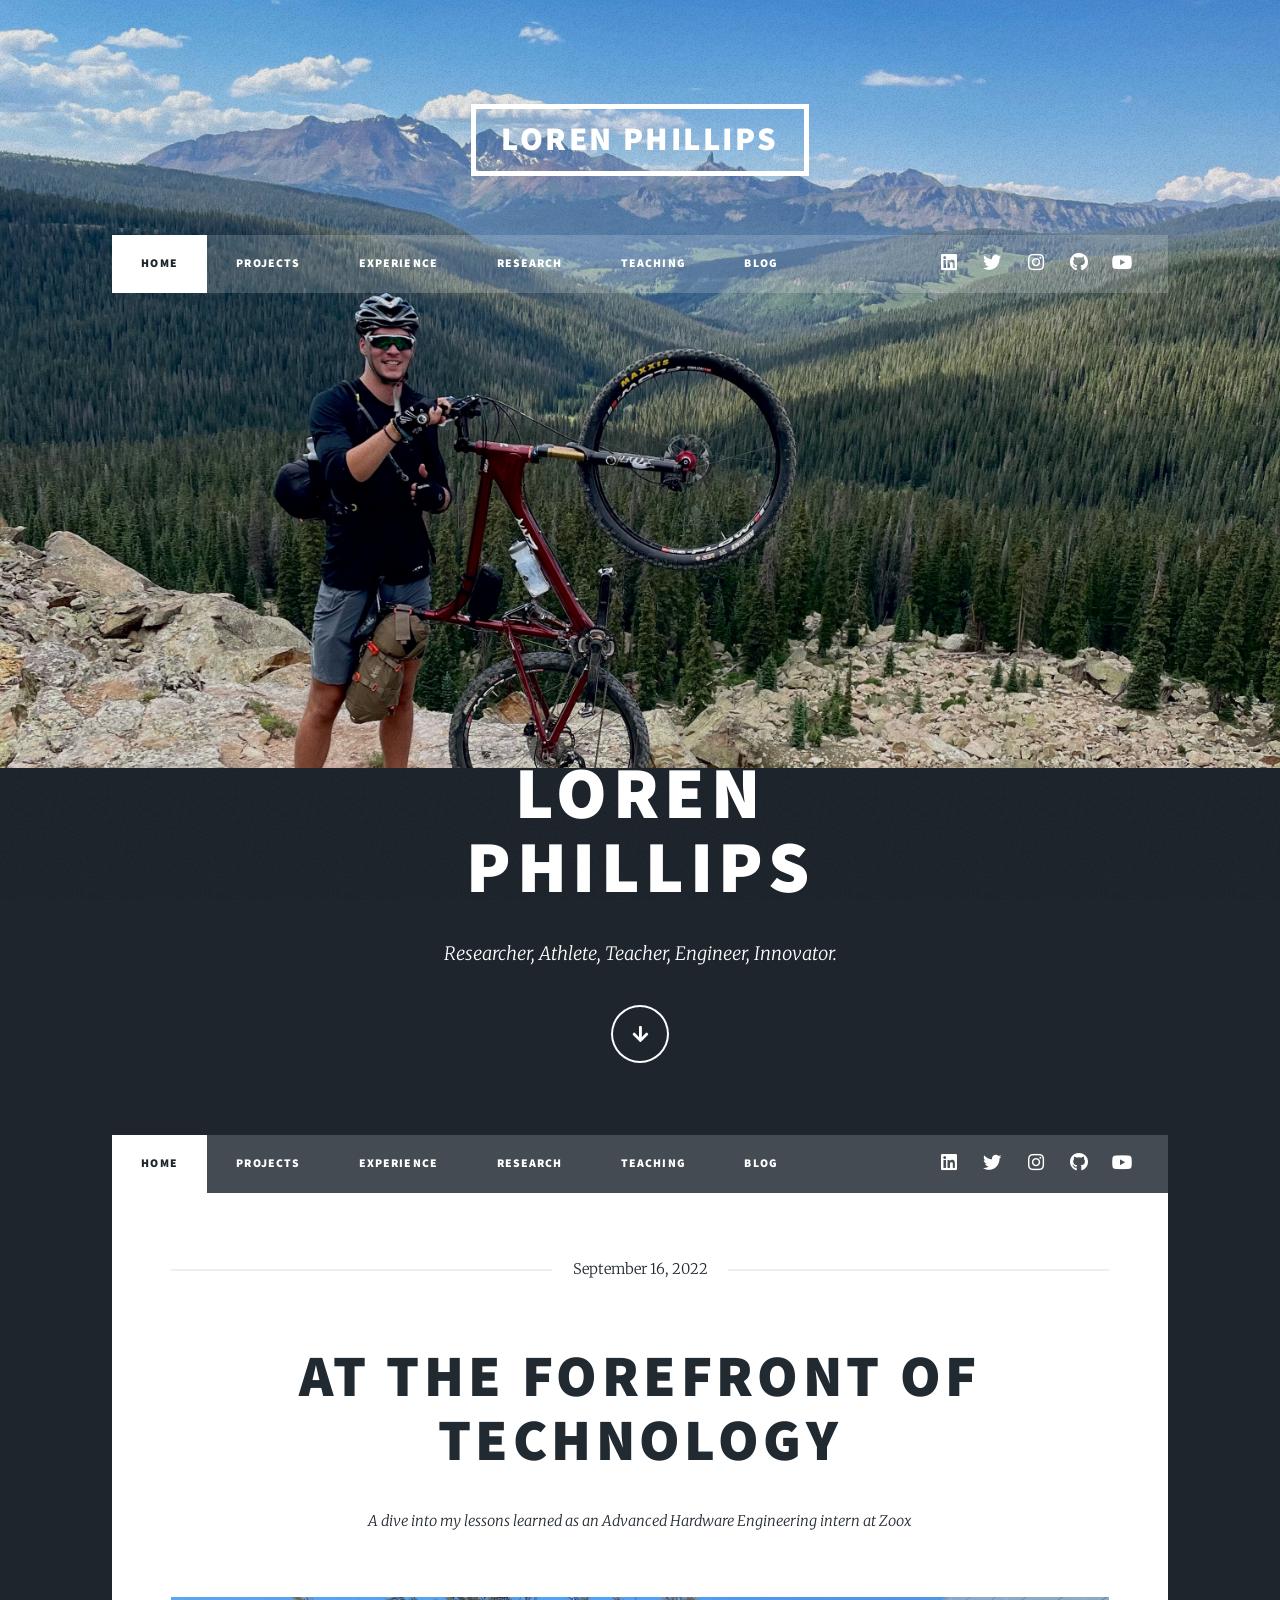
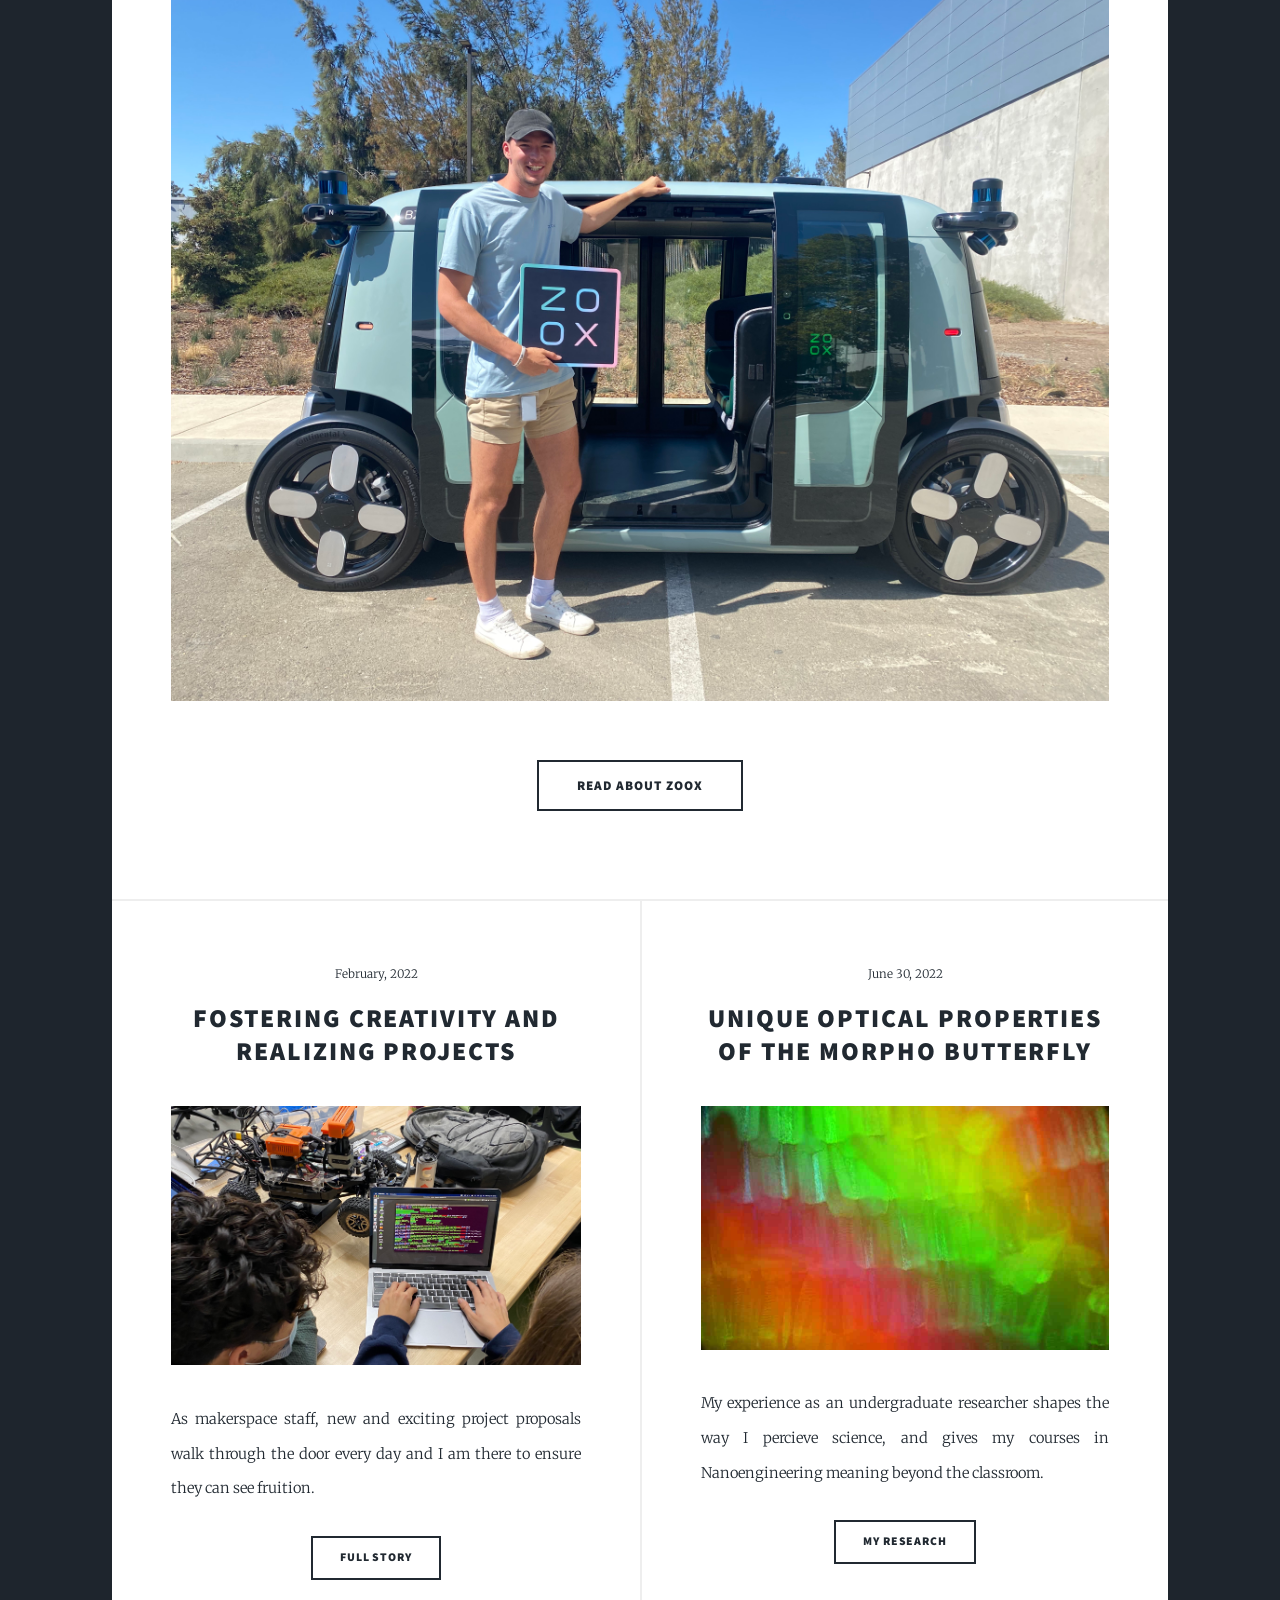
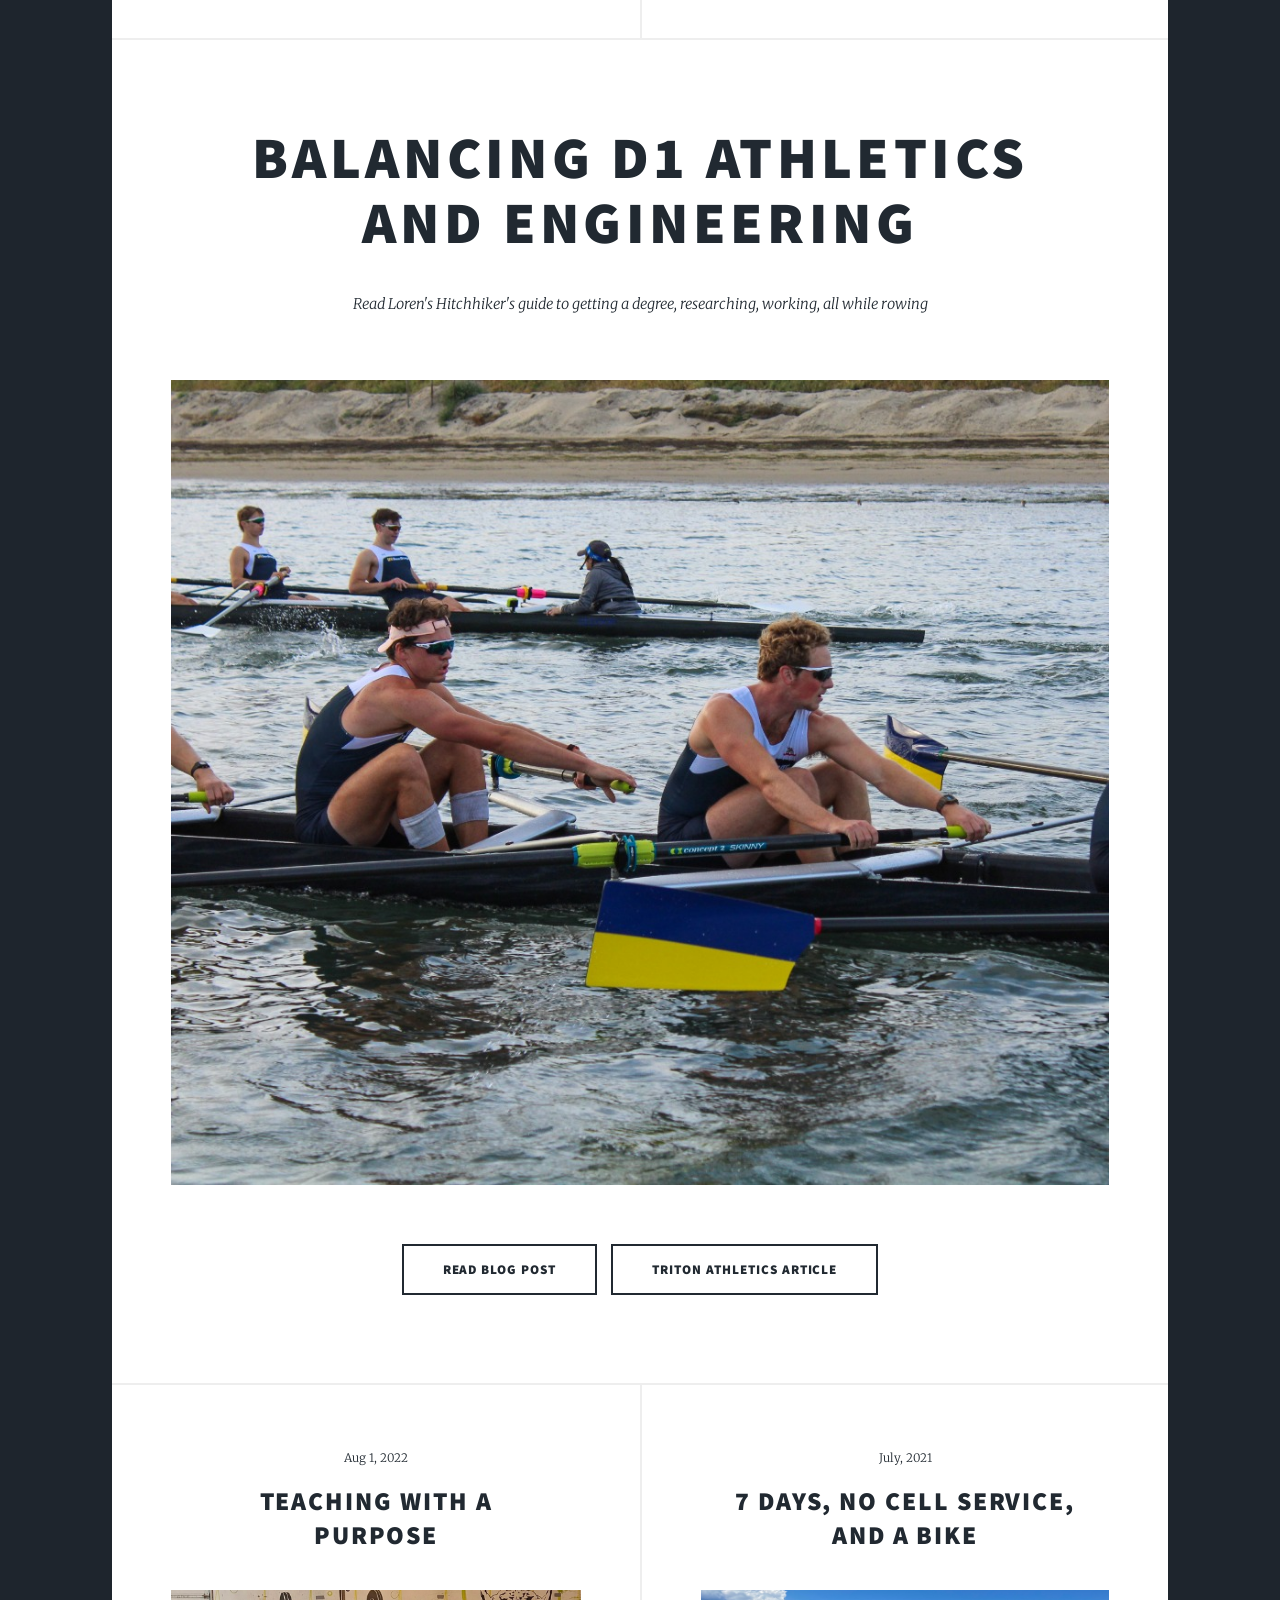
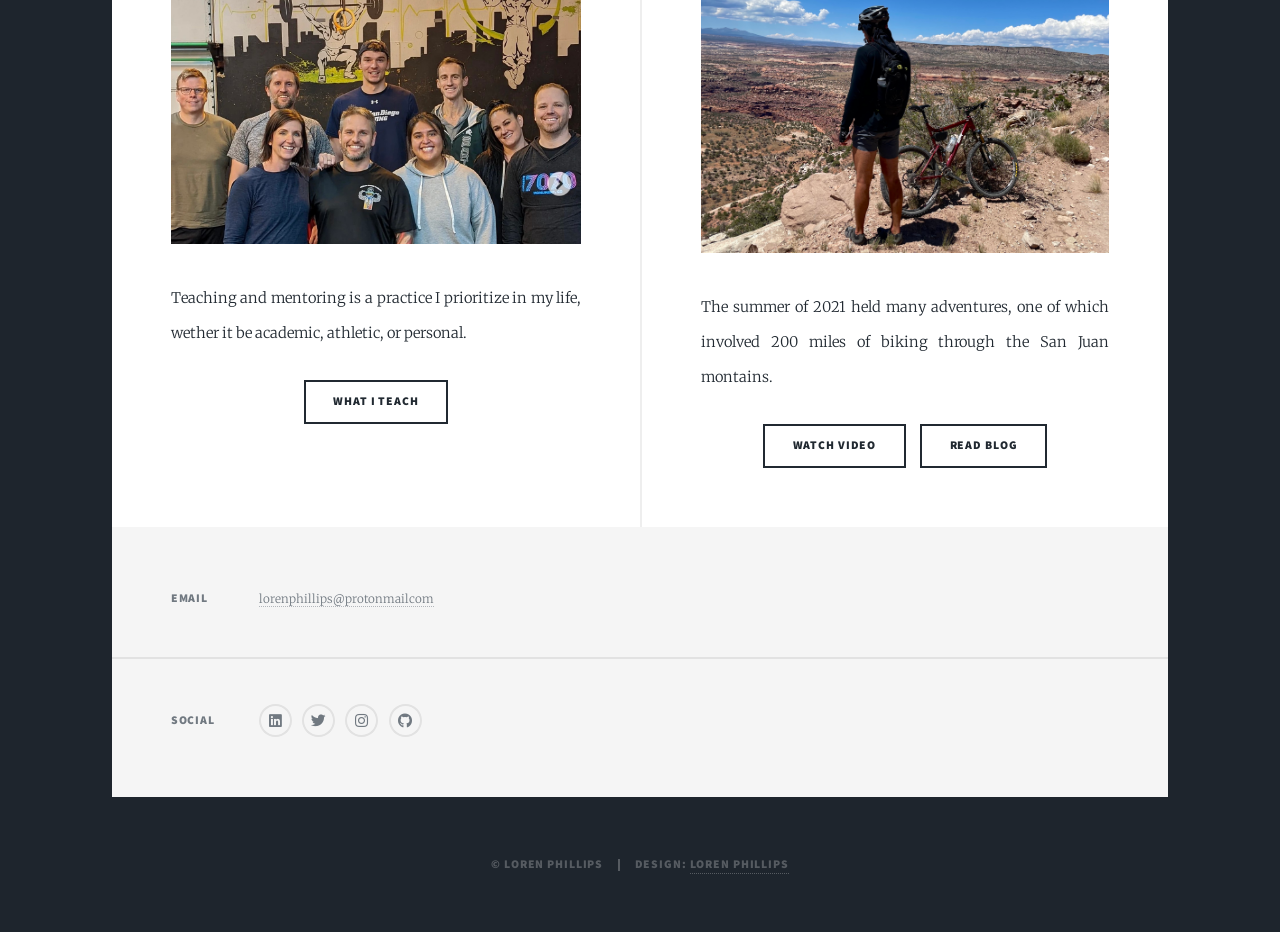
==== commit 052ff151: "feat: broke the nav header on index, reloading flicker" ====
--- a/index.html
+++ b/index.html
@@ -261,6 +261,7 @@
 			<script src="assets/js/breakpoints.min.js"></script>
 			<script src="assets/js/util.js"></script>
 			<script src="assets/js/main.js"></script>
+			<script src="assets/js/nav-loader.js"></script>
 
 	</body>
 </html>
